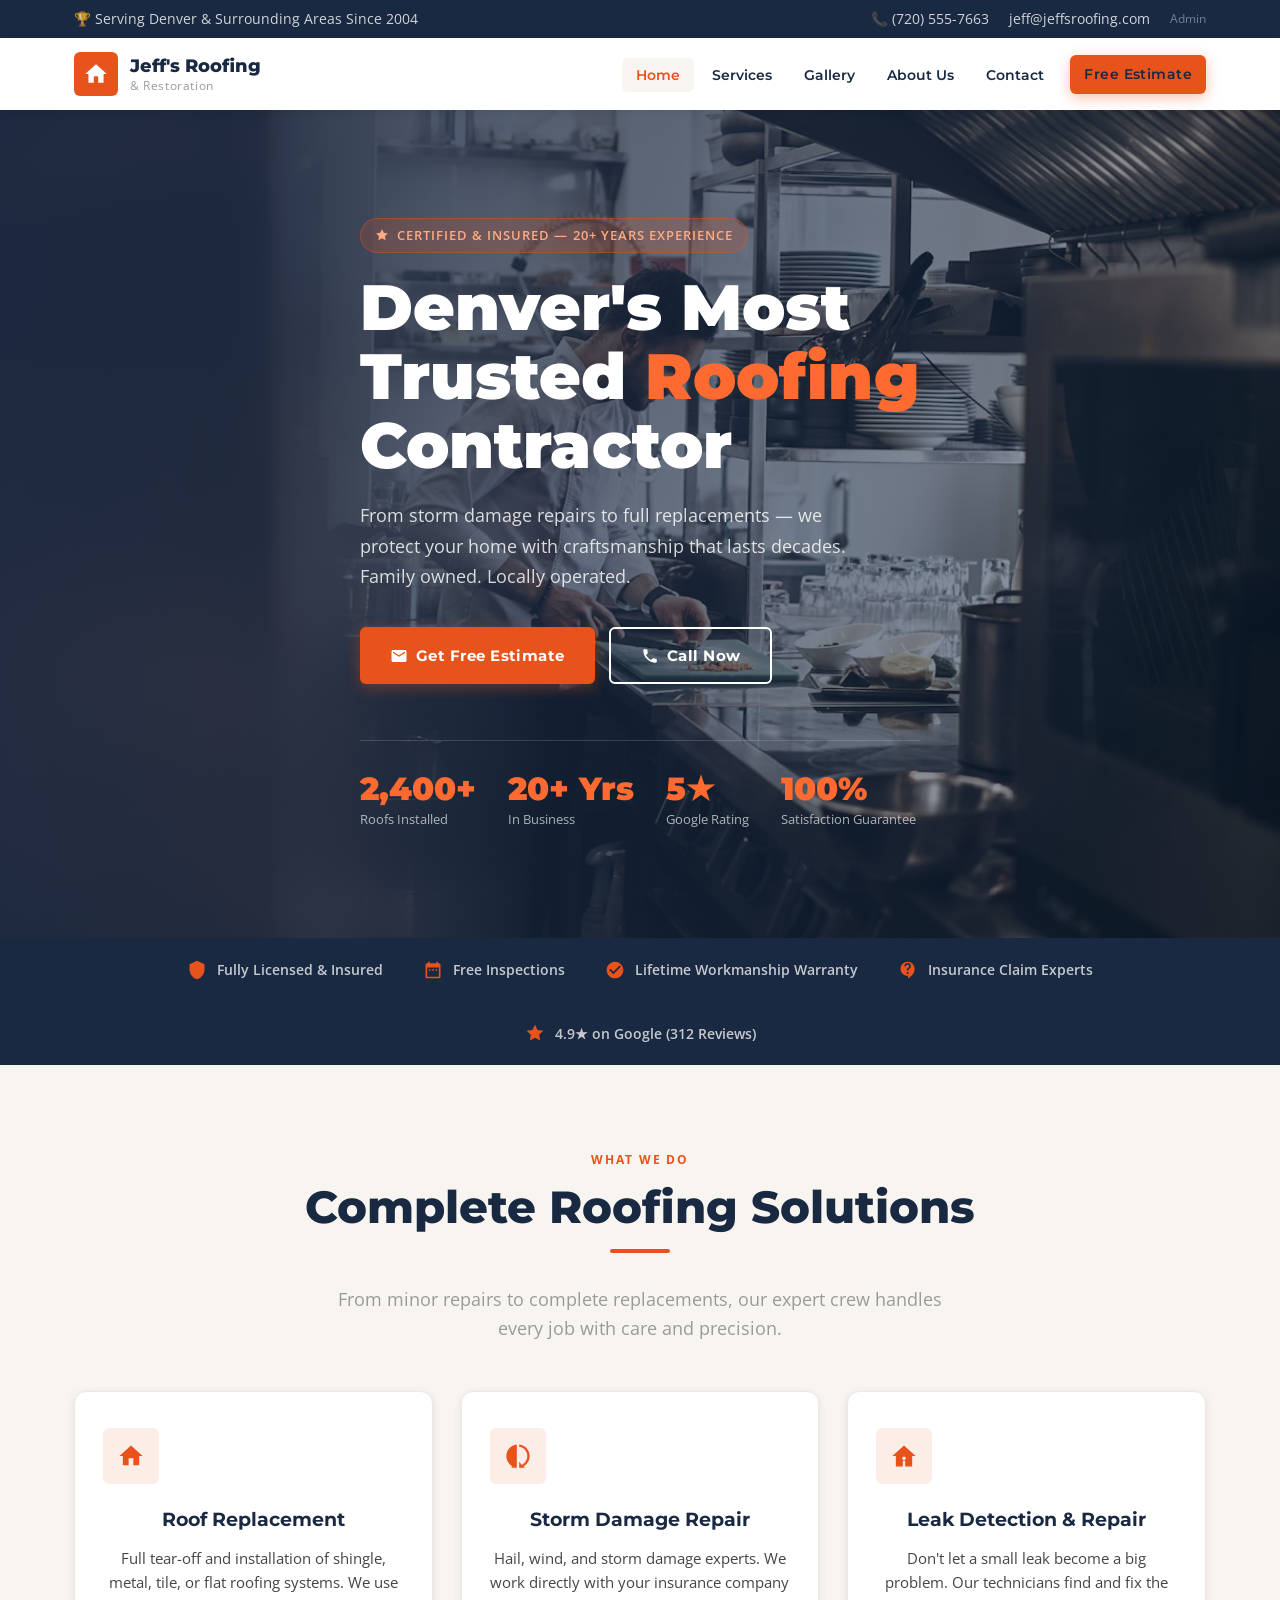
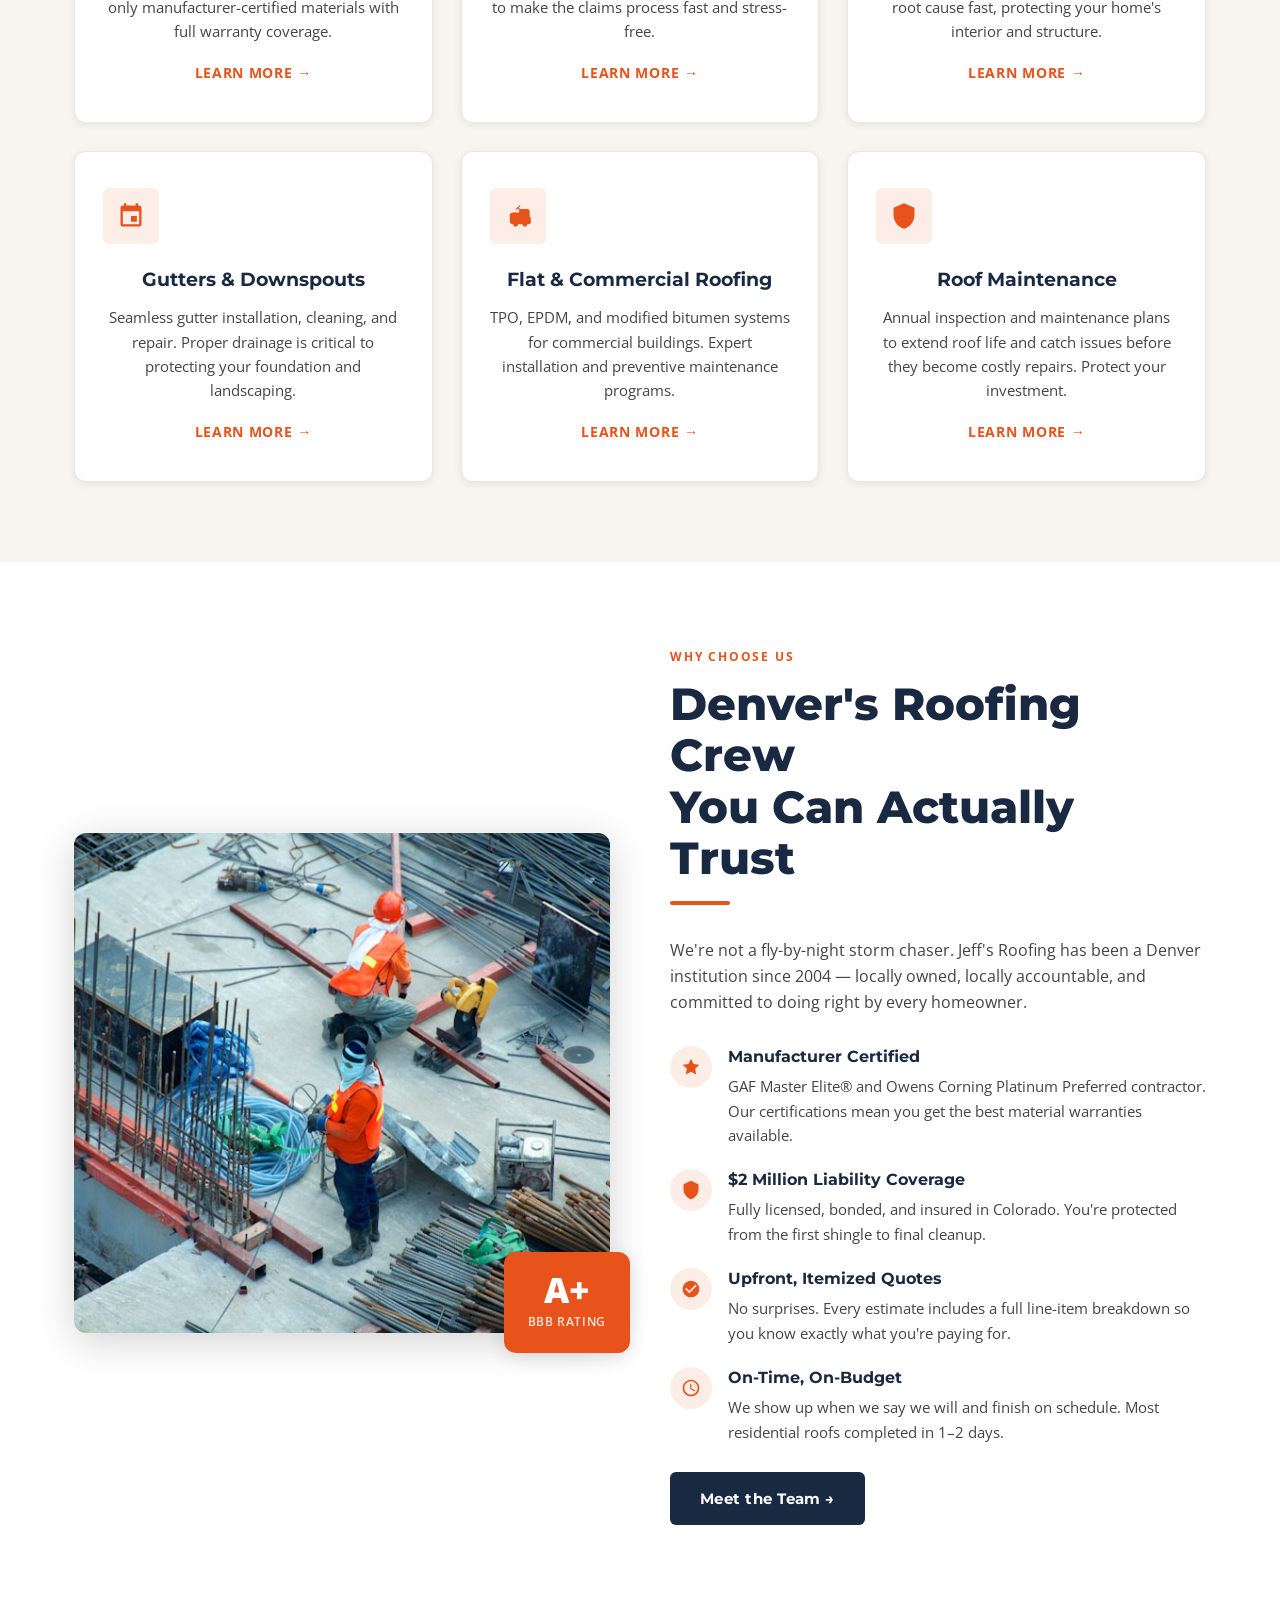
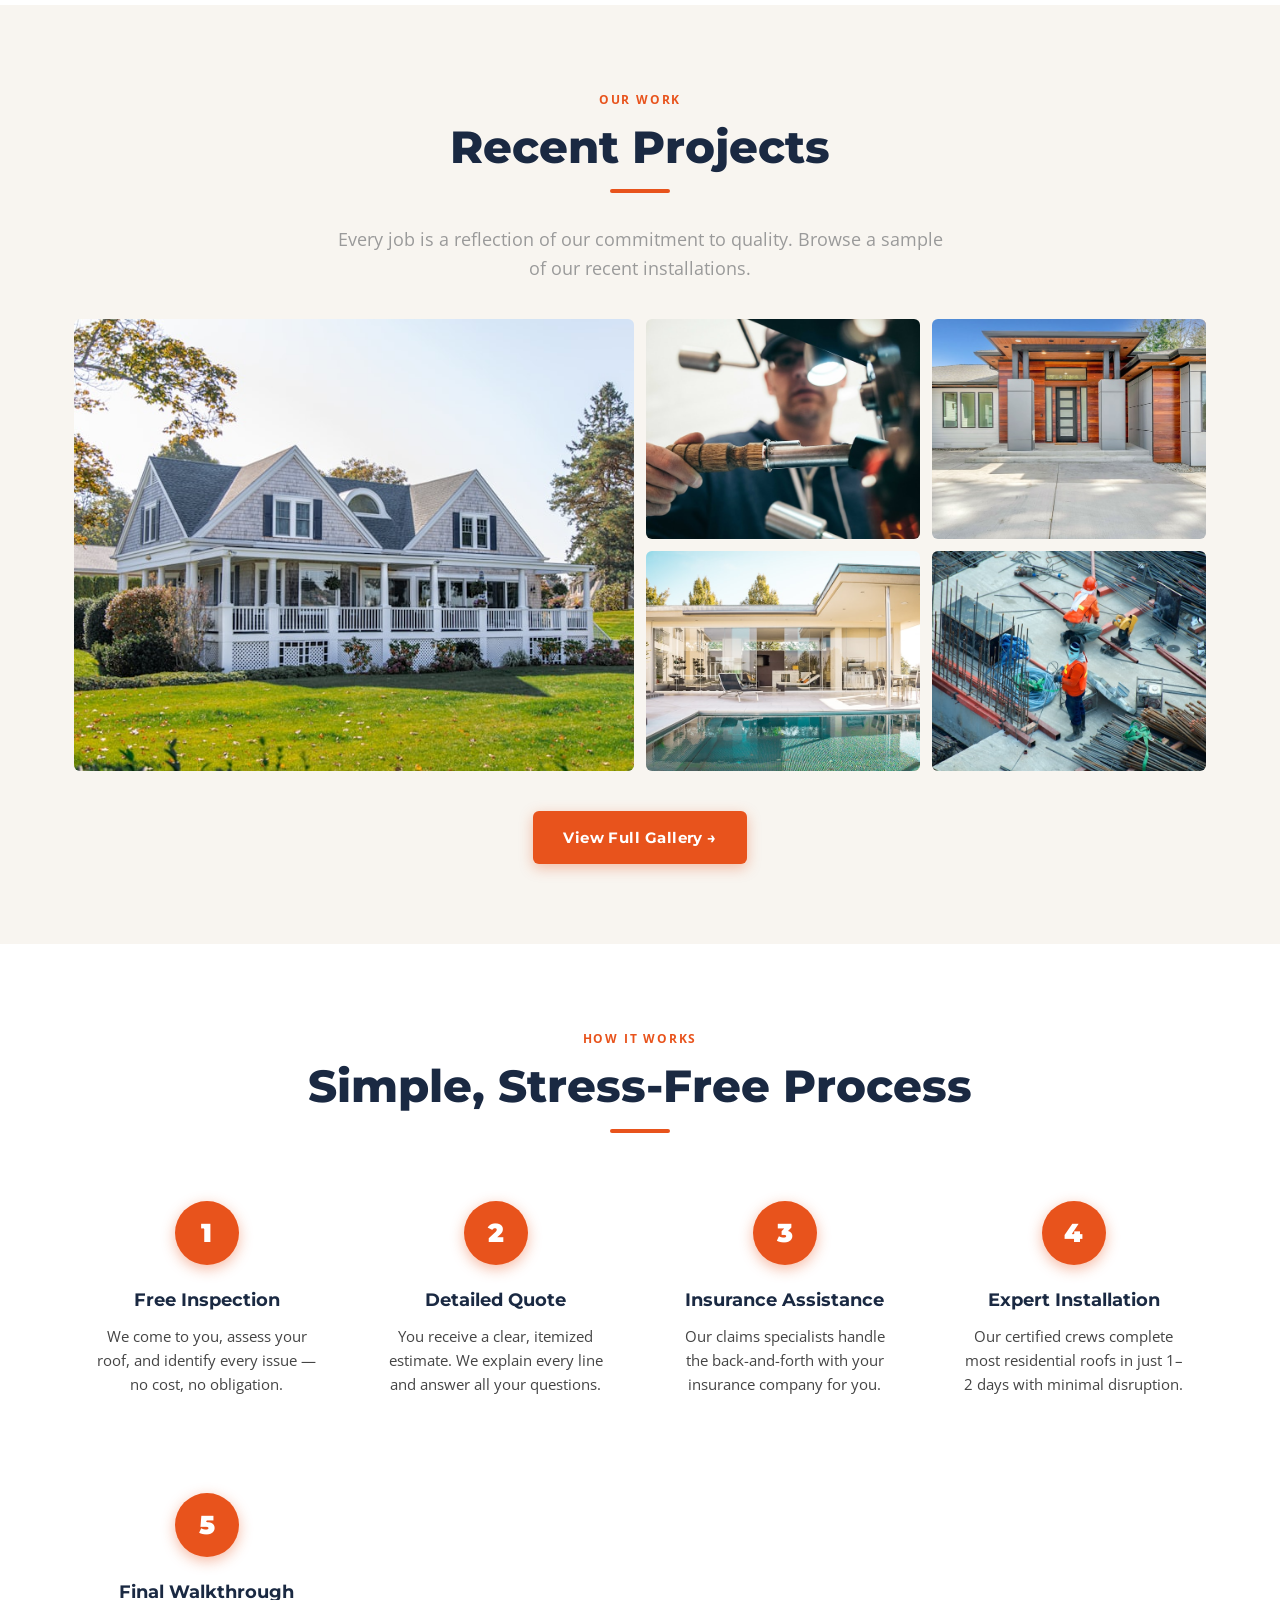
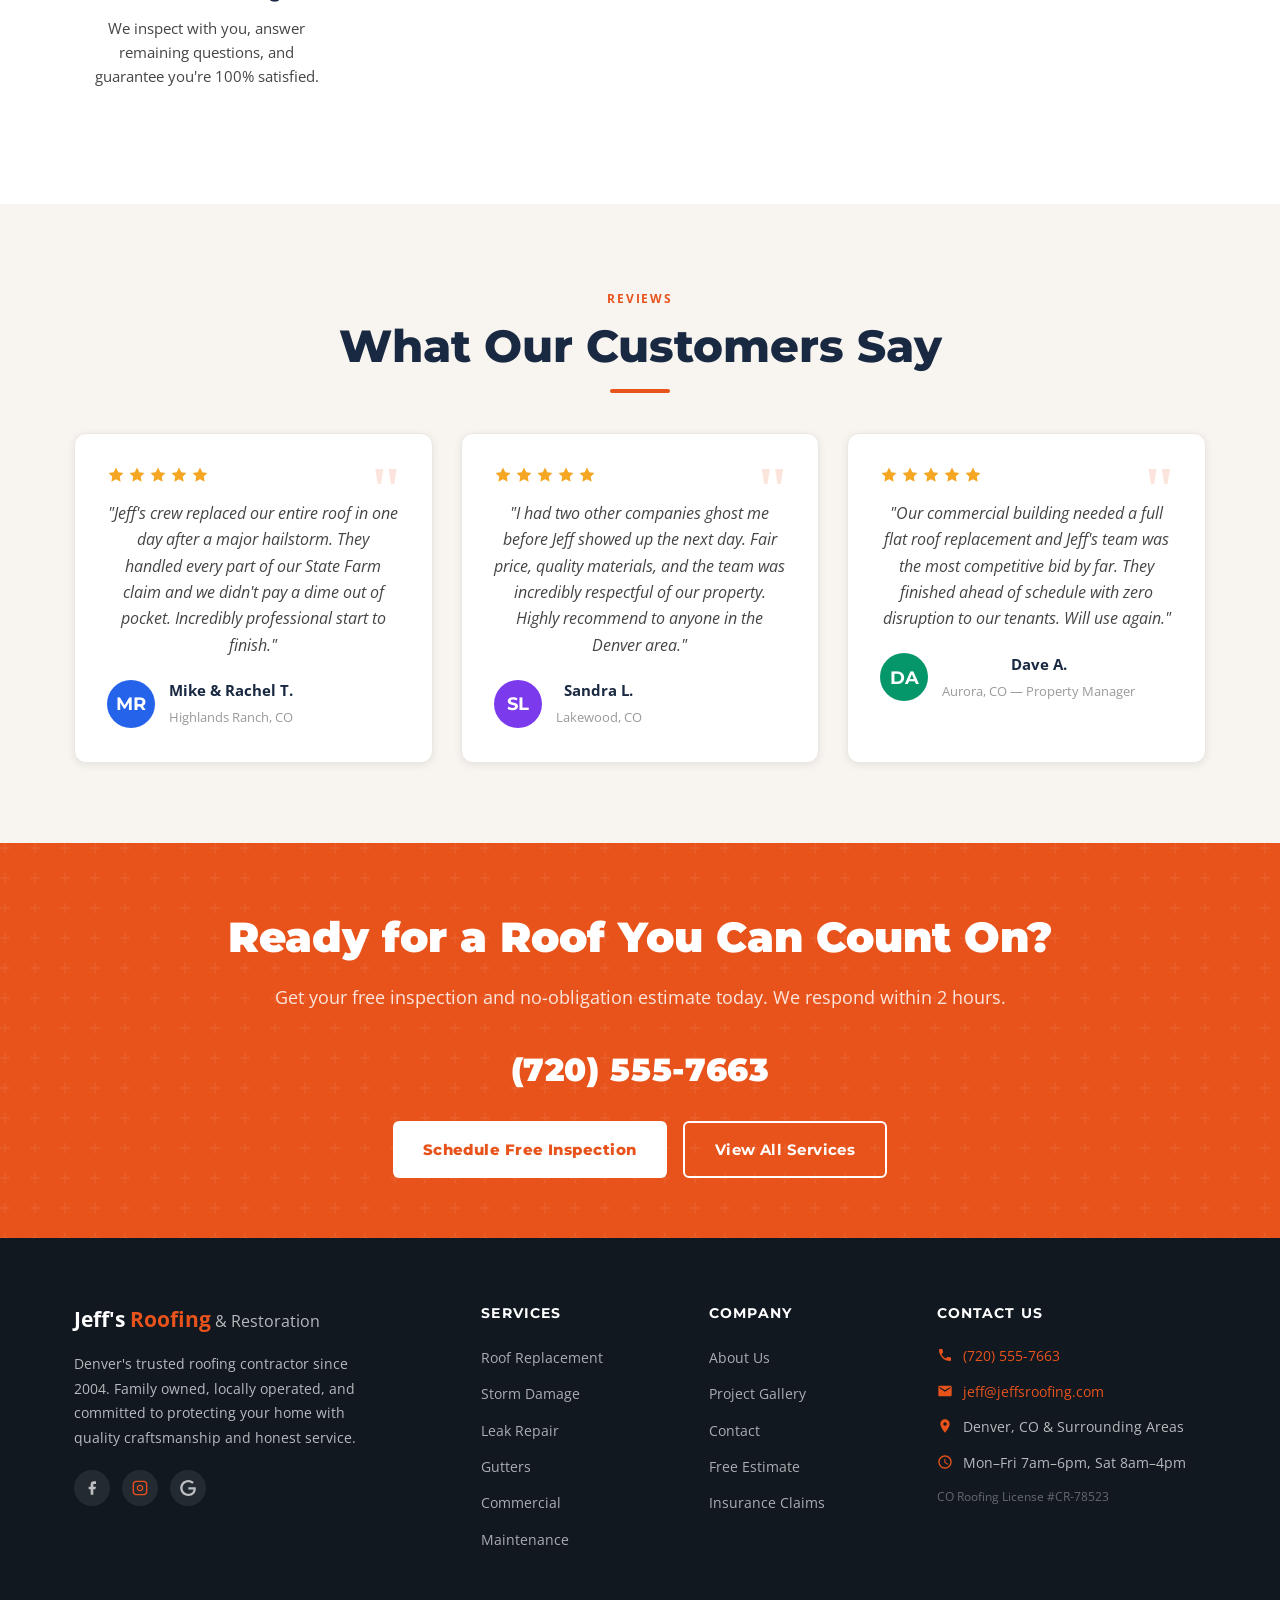
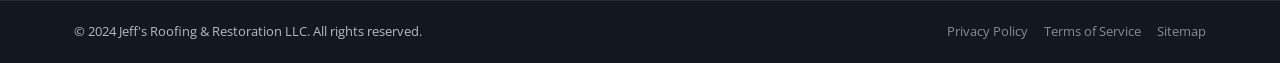
==== index.html @ 20975142 "Initial build: Jeff's Roofing & Restoration website Full roofing business website with 5 pages (home" ====
<!DOCTYPE html>
<html lang="en">
<head>
  <meta charset="UTF-8">
  <meta name="viewport" content="width=device-width, initial-scale=1.0">
  <meta name="description" content="Jeff's Roofing & Restoration — Denver's trusted roofing contractor. Free estimates, quality workmanship, fully licensed & insured. Call (720) 555-7663.">
  <title>Jeff's Roofing & Restoration | Denver, CO</title>
  <link rel="preconnect" href="https://fonts.googleapis.com">
  <link href="https://fonts.googleapis.com/css2?family=Montserrat:wght@700;800;900&family=Open+Sans:wght@400;600&display=swap" rel="stylesheet">
  <link rel="stylesheet" href="css/style.css">
</head>
<body>

<!-- TOP BAR -->
<div class="top-bar">
  <div class="container">
    <span>🏆 Serving Denver & Surrounding Areas Since 2004</span>
    <div class="top-bar-links">
      <a href="tel:7205557663">📞 (720) 555-7663</a>
      <a href="mailto:jeff@jeffsroofing.com">jeff@jeffsroofing.com</a>
      <a href="crm/index.html" style="color:rgba(255,255,255,0.4);font-size:0.75rem">Admin</a>
    </div>
  </div>
</div>

<!-- NAVBAR -->
<nav class="navbar">
  <div class="container">
    <a href="index.html" class="logo">
      <div class="logo-icon">
        <svg viewBox="0 0 24 24"><path d="M10 20v-6h4v6h5v-8h3L12 3 2 12h3v8z"/></svg>
      </div>
      <div class="logo-text">
        <strong>Jeff's Roofing</strong>
        <span>&amp; Restoration</span>
      </div>
    </a>
    <ul class="nav-links">
      <li><a href="index.html">Home</a></li>
      <li><a href="services.html">Services</a></li>
      <li><a href="gallery.html">Gallery</a></li>
      <li><a href="about.html">About Us</a></li>
      <li><a href="contact.html">Contact</a></li>
      <li class="nav-cta"><a href="contact.html" class="btn btn-primary">Free Estimate</a></li>
    </ul>
    <button class="nav-toggle" aria-label="Toggle menu" aria-expanded="false">
      <span></span><span></span><span></span>
    </button>
  </div>
</nav>

<!-- HERO -->
<section class="hero">
  <div class="hero-bg"></div>
  <div class="hero-overlay"></div>
  <div class="container">
    <div class="hero-content">
      <div class="hero-badge">
        <svg viewBox="0 0 24 24" width="14" height="14" fill="#ffaa82"><path d="M12 2l3.09 6.26L22 9.27l-5 4.87 1.18 6.88L12 17.77l-6.18 3.25L7 14.14 2 9.27l6.91-1.01L12 2z"/></svg>
        Certified &amp; Insured — 20+ Years Experience
      </div>
      <h1>Denver's Most<br>Trusted <span>Roofing</span><br>Contractor</h1>
      <p class="hero-sub">From storm damage repairs to full replacements — we protect your home with craftsmanship that lasts decades. Family owned. Locally operated.</p>
      <div class="hero-btns">
        <a href="contact.html" class="btn btn-primary">
          <svg viewBox="0 0 24 24" width="18" height="18" fill="currentColor"><path d="M20 4H4c-1.1 0-2 .9-2 2v12c0 1.1.9 2 2 2h16c1.1 0 2-.9 2-2V6c0-1.1-.9-2-2-2zm0 4l-8 5-8-5V6l8 5 8-5v2z"/></svg>
          Get Free Estimate
        </a>
        <a href="tel:7205557663" class="btn btn-outline">
          <svg viewBox="0 0 24 24" width="18" height="18" fill="currentColor"><path d="M6.62 10.79c1.44 2.83 3.76 5.14 6.59 6.59l2.2-2.2c.27-.27.67-.36 1.02-.24 1.12.37 2.33.57 3.57.57.55 0 1 .45 1 1V20c0 .55-.45 1-1 1-9.39 0-17-7.61-17-17 0-.55.45-1 1-1h3.5c.55 0 1 .45 1 1 0 1.25.2 2.45.57 3.57.11.35.03.74-.25 1.02l-2.2 2.2z"/></svg>
          Call Now
        </a>
      </div>
      <div class="hero-stats">
        <div class="hero-stat">
          <strong data-count="2400" data-suffix="+">2400+</strong>
          <span>Roofs Installed</span>
        </div>
        <div class="hero-stat">
          <strong data-count="20" data-suffix="+ Yrs">20+ Yrs</strong>
          <span>In Business</span>
        </div>
        <div class="hero-stat">
          <strong data-count="5" data-suffix="★">5★</strong>
          <span>Google Rating</span>
        </div>
        <div class="hero-stat">
          <strong data-count="100" data-suffix="%">100%</strong>
          <span>Satisfaction Guarantee</span>
        </div>
      </div>
    </div>
  </div>
</section>

<!-- TRUST BAR -->
<div class="trust-bar">
  <div class="container">
    <div class="trust-item">
      <svg viewBox="0 0 24 24"><path d="M12 1L3 5v6c0 5.55 3.84 10.74 9 12 5.16-1.26 9-6.45 9-12V5l-9-4z"/></svg>
      Fully Licensed &amp; Insured
    </div>
    <div class="trust-item">
      <svg viewBox="0 0 24 24"><path d="M9 11H7v2h2v-2zm4 0h-2v2h2v-2zm4 0h-2v2h2v-2zm2-7h-1V2h-2v2H8V2H6v2H5c-1.11 0-1.99.9-1.99 2L3 20c0 1.1.89 2 2 2h14c1.1 0 2-.9 2-2V6c0-1.1-.9-2-2-2zm0 16H5V9h14v11z"/></svg>
      Free Inspections
    </div>
    <div class="trust-item">
      <svg viewBox="0 0 24 24"><path d="M12 2C6.48 2 2 6.48 2 12s4.48 10 10 10 10-4.48 10-10S17.52 2 12 2zm-2 15l-5-5 1.41-1.41L10 14.17l7.59-7.59L19 8l-9 9z"/></svg>
      Lifetime Workmanship Warranty
    </div>
    <div class="trust-item">
      <svg viewBox="0 0 24 24"><path d="M11.5 2C6.81 2 3 5.81 3 10.5S6.81 19 11.5 19h.5v3c4.86-2.34 8-7 8-11.5C20 5.81 16.19 2 11.5 2zm1 14.5h-2v-2h2v2zm0-4h-2c0-3.25 3-3 3-5 0-1.1-.9-2-2-2s-2 .9-2 2h-2c0-2.21 1.79-4 4-4s4 1.79 4 4c0 2.5-3 2.75-3 5z"/></svg>
      Insurance Claim Experts
    </div>
    <div class="trust-item">
      <svg viewBox="0 0 24 24"><path d="M12 2l3.09 6.26L22 9.27l-5 4.87 1.18 6.88L12 17.77l-6.18 3.25L7 14.14 2 9.27l6.91-1.01L12 2z"/></svg>
      4.9★ on Google (312 Reviews)
    </div>
  </div>
</div>

<!-- SERVICES -->
<section class="section-pad bg-cream">
  <div class="container text-center">
    <div class="section-label">What We Do</div>
    <h2 class="section-title">Complete Roofing Solutions</h2>
    <div class="divider"></div>
    <p class="section-sub">From minor repairs to complete replacements, our expert crew handles every job with care and precision.</p>
    <div class="services-grid">
      <div class="service-card">
        <div class="service-icon">
          <svg viewBox="0 0 24 24"><path d="M10 20v-6h4v6h5v-8h3L12 3 2 12h3v8z"/></svg>
        </div>
        <h3>Roof Replacement</h3>
        <p>Full tear-off and installation of shingle, metal, tile, or flat roofing systems. We use only manufacturer-certified materials with full warranty coverage.</p>
        <a href="services.html" class="learn-more">Learn More →</a>
      </div>
      <div class="service-card">
        <div class="service-icon">
          <svg viewBox="0 0 24 24"><path d="M13 2.05v2.02c3.95.49 7 3.85 7 7.93 0 3.21-1.81 6-4.72 7.72L13 17v5h5l-1.22-1.22C19.91 19.07 22 15.76 22 12c0-5.18-3.95-9.45-9-9.95zM11 2.05C5.95 2.55 2 6.82 2 12c0 3.76 2.09 7.07 5.22 8.78L6 22h5V2.05z"/></svg>
        </div>
        <h3>Storm Damage Repair</h3>
        <p>Hail, wind, and storm damage experts. We work directly with your insurance company to make the claims process fast and stress-free.</p>
        <a href="services.html" class="learn-more">Learn More →</a>
      </div>
      <div class="service-card">
        <div class="service-icon">
          <svg viewBox="0 0 24 24"><path d="M12 3L2 12h3v9h6v-5h2v5h6v-9h3L12 3zm0 12.5c-.83 0-1.5-.67-1.5-1.5S11.17 12.5 12 12.5s1.5.67 1.5 1.5-.67 1.5-1.5 1.5z"/></svg>
        </div>
        <h3>Leak Detection &amp; Repair</h3>
        <p>Don't let a small leak become a big problem. Our technicians find and fix the root cause fast, protecting your home's interior and structure.</p>
        <a href="services.html" class="learn-more">Learn More →</a>
      </div>
      <div class="service-card">
        <div class="service-icon">
          <svg viewBox="0 0 24 24"><path d="M17 12h-5v5h5v-5zM16 1v2H8V1H6v2H5c-1.11 0-1.99.9-1.99 2L3 19c0 1.1.89 2 2 2h14c1.1 0 2-.9 2-2V5c0-1.1-.9-2-2-2h-1V1h-2zm3 18H5V8h14v11z"/></svg>
        </div>
        <h3>Gutters &amp; Downspouts</h3>
        <p>Seamless gutter installation, cleaning, and repair. Proper drainage is critical to protecting your foundation and landscaping.</p>
        <a href="services.html" class="learn-more">Learn More →</a>
      </div>
      <div class="service-card">
        <div class="service-icon">
          <svg viewBox="0 0 24 24"><path d="M19.5 12c.93 0 1.78.28 2.5.76V8c0-1.1-.9-2-2-2h-6.29l-1.06-1.06 1.41-1.41-.71-.71-3.53 3.53.71.71 1.41-1.41L13 6.71V9H7.5C6.12 9 5 10.12 5 11.5v5C5 17.88 6.12 19 7.5 19H8c0 1.1.9 2 2 2s2-.9 2-2h4c0 1.1.9 2 2 2s2-.9 2-2h.5c.93 0 1.78-.28 2.5-.76V14c0-1.1-.9-2-2-2h-1.5z"/></svg>
        </div>
        <h3>Flat &amp; Commercial Roofing</h3>
        <p>TPO, EPDM, and modified bitumen systems for commercial buildings. Expert installation and preventive maintenance programs.</p>
        <a href="services.html" class="learn-more">Learn More →</a>
      </div>
      <div class="service-card">
        <div class="service-icon">
          <svg viewBox="0 0 24 24"><path d="M12 1L3 5v6c0 5.55 3.84 10.74 9 12 5.16-1.26 9-6.45 9-12V5l-9-4z"/></svg>
        </div>
        <h3>Roof Maintenance</h3>
        <p>Annual inspection and maintenance plans to extend roof life and catch issues before they become costly repairs. Protect your investment.</p>
        <a href="services.html" class="learn-more">Learn More →</a>
      </div>
    </div>
  </div>
</section>

<!-- WHY US -->
<section class="section-pad">
  <div class="container">
    <div class="why-grid">
      <div class="why-image">
        <img src="images/workers.jpg" alt="Jeff's Roofing crew at work" loading="lazy">
        <div class="why-badge">
          <strong>A+</strong>
          <span>BBB Rating</span>
        </div>
      </div>
      <div class="why-content">
        <div class="section-label">Why Choose Us</div>
        <h2 class="section-title">Denver's Roofing Crew<br>You Can Actually Trust</h2>
        <div class="divider left"></div>
        <p style="color:var(--dark-gray);margin-bottom:8px;">We're not a fly-by-night storm chaser. Jeff's Roofing has been a Denver institution since 2004 — locally owned, locally accountable, and committed to doing right by every homeowner.</p>
        <div class="why-points">
          <div class="why-point">
            <div class="why-point-icon">
              <svg viewBox="0 0 24 24"><path d="M12 2l3.09 6.26L22 9.27l-5 4.87 1.18 6.88L12 17.77l-6.18 3.25L7 14.14 2 9.27l6.91-1.01L12 2z"/></svg>
            </div>
            <div>
              <h4>Manufacturer Certified</h4>
              <p>GAF Master Elite® and Owens Corning Platinum Preferred contractor. Our certifications mean you get the best material warranties available.</p>
            </div>
          </div>
          <div class="why-point">
            <div class="why-point-icon">
              <svg viewBox="0 0 24 24"><path d="M12 1L3 5v6c0 5.55 3.84 10.74 9 12 5.16-1.26 9-6.45 9-12V5l-9-4z"/></svg>
            </div>
            <div>
              <h4>$2 Million Liability Coverage</h4>
              <p>Fully licensed, bonded, and insured in Colorado. You're protected from the first shingle to final cleanup.</p>
            </div>
          </div>
          <div class="why-point">
            <div class="why-point-icon">
              <svg viewBox="0 0 24 24"><path d="M12 2C6.48 2 2 6.48 2 12s4.48 10 10 10 10-4.48 10-10S17.52 2 12 2zm-2 15l-5-5 1.41-1.41L10 14.17l7.59-7.59L19 8l-9 9z"/></svg>
            </div>
            <div>
              <h4>Upfront, Itemized Quotes</h4>
              <p>No surprises. Every estimate includes a full line-item breakdown so you know exactly what you're paying for.</p>
            </div>
          </div>
          <div class="why-point">
            <div class="why-point-icon">
              <svg viewBox="0 0 24 24"><path d="M11.99 2C6.47 2 2 6.48 2 12s4.47 10 9.99 10C17.52 22 22 17.52 22 12S17.52 2 11.99 2zM12 20c-4.42 0-8-3.58-8-8s3.58-8 8-8 8 3.58 8 8-3.58 8-8 8zm.5-13H11v6l5.25 3.15.75-1.23-4.5-2.67V7z"/></svg>
            </div>
            <div>
              <h4>On-Time, On-Budget</h4>
              <p>We show up when we say we will and finish on schedule. Most residential roofs completed in 1–2 days.</p>
            </div>
          </div>
        </div>
        <a href="about.html" class="btn btn-navy" style="margin-top:28px">Meet the Team →</a>
      </div>
    </div>
  </div>
</section>

<!-- GALLERY PREVIEW -->
<section class="section-pad bg-cream">
  <div class="container text-center">
    <div class="section-label">Our Work</div>
    <h2 class="section-title">Recent Projects</h2>
    <div class="divider"></div>
    <p class="section-sub" style="margin-bottom:36px">Every job is a reflection of our commitment to quality. Browse a sample of our recent installations.</p>
    <div class="gallery-grid" style="margin-bottom:40px">
      <div class="gallery-item" data-lightbox>
        <img src="images/house1.jpg" alt="New roof installation" loading="lazy">
        <div class="gallery-overlay"><svg viewBox="0 0 24 24"><path d="M15.5 14h-.79l-.28-.27C15.41 12.59 16 11.11 16 9.5 16 5.91 13.09 3 9.5 3S3 5.91 3 9.5 5.91 16 9.5 16c1.61 0 3.09-.59 4.23-1.57l.27.28v.79l5 4.99L20.49 19l-4.99-5zm-6 0C7.01 14 5 11.99 5 9.5S7.01 5 9.5 5 14 7.01 14 9.5 11.99 14 9.5 14z"/></svg></div>
      </div>
      <div class="gallery-item" data-lightbox>
        <img src="images/roof-shingles.jpg" alt="Premium shingles" loading="lazy">
        <div class="gallery-overlay"><svg viewBox="0 0 24 24"><path d="M15.5 14h-.79l-.28-.27C15.41 12.59 16 11.11 16 9.5 16 5.91 13.09 3 9.5 3S3 5.91 3 9.5 5.91 16 9.5 16c1.61 0 3.09-.59 4.23-1.57l.27.28v.79l5 4.99L20.49 19l-4.99-5zm-6 0C7.01 14 5 11.99 5 9.5S7.01 5 9.5 5 14 7.01 14 9.5 11.99 14 9.5 14z"/></svg></div>
      </div>
      <div class="gallery-item" data-lightbox>
        <img src="images/repair.jpg" alt="Roof repair" loading="lazy">
        <div class="gallery-overlay"><svg viewBox="0 0 24 24"><path d="M15.5 14h-.79l-.28-.27C15.41 12.59 16 11.11 16 9.5 16 5.91 13.09 3 9.5 3S3 5.91 3 9.5 5.91 16 9.5 16c1.61 0 3.09-.59 4.23-1.57l.27.28v.79l5 4.99L20.49 19l-4.99-5zm-6 0C7.01 14 5 11.99 5 9.5S7.01 5 9.5 5 14 7.01 14 9.5 11.99 14 9.5 14z"/></svg></div>
      </div>
      <div class="gallery-item" data-lightbox>
        <img src="images/house2.jpg" alt="Completed project" loading="lazy">
        <div class="gallery-overlay"><svg viewBox="0 0 24 24"><path d="M15.5 14h-.79l-.28-.27C15.41 12.59 16 11.11 16 9.5 16 5.91 13.09 3 9.5 3S3 5.91 3 9.5 5.91 16 9.5 16c1.61 0 3.09-.59 4.23-1.57l.27.28v.79l5 4.99L20.49 19l-4.99-5zm-6 0C7.01 14 5 11.99 5 9.5S7.01 5 9.5 5 14 7.01 14 9.5 11.99 14 9.5 14z"/></svg></div>
      </div>
      <div class="gallery-item" data-lightbox>
        <img src="images/workers.jpg" alt="Our crew" loading="lazy">
        <div class="gallery-overlay"><svg viewBox="0 0 24 24"><path d="M15.5 14h-.79l-.28-.27C15.41 12.59 16 11.11 16 9.5 16 5.91 13.09 3 9.5 3S3 5.91 3 9.5 5.91 16 9.5 16c1.61 0 3.09-.59 4.23-1.57l.27.28v.79l5 4.99L20.49 19l-4.99-5zm-6 0C7.01 14 5 11.99 5 9.5S7.01 5 9.5 5 14 7.01 14 9.5 11.99 14 9.5 14z"/></svg></div>
      </div>
    </div>
    <a href="gallery.html" class="btn btn-primary">View Full Gallery →</a>
  </div>
</section>

<!-- PROCESS -->
<section class="section-pad">
  <div class="container text-center">
    <div class="section-label">How It Works</div>
    <h2 class="section-title">Simple, Stress-Free Process</h2>
    <div class="divider"></div>
    <div class="process-steps">
      <div class="process-step">
        <div class="step-number">1</div>
        <h3>Free Inspection</h3>
        <p>We come to you, assess your roof, and identify every issue — no cost, no obligation.</p>
      </div>
      <div class="process-step">
        <div class="step-number">2</div>
        <h3>Detailed Quote</h3>
        <p>You receive a clear, itemized estimate. We explain every line and answer all your questions.</p>
      </div>
      <div class="process-step">
        <div class="step-number">3</div>
        <h3>Insurance Assistance</h3>
        <p>Our claims specialists handle the back-and-forth with your insurance company for you.</p>
      </div>
      <div class="process-step">
        <div class="step-number">4</div>
        <h3>Expert Installation</h3>
        <p>Our certified crews complete most residential roofs in just 1–2 days with minimal disruption.</p>
      </div>
      <div class="process-step">
        <div class="step-number">5</div>
        <h3>Final Walkthrough</h3>
        <p>We inspect with you, answer remaining questions, and guarantee you're 100% satisfied.</p>
      </div>
    </div>
  </div>
</section>

<!-- TESTIMONIALS -->
<section class="section-pad bg-cream">
  <div class="container text-center">
    <div class="section-label">Reviews</div>
    <h2 class="section-title">What Our Customers Say</h2>
    <div class="divider"></div>
    <div class="testimonials-grid" style="margin-top:40px">
      <div class="testimonial-card">
        <div class="stars">
          <svg viewBox="0 0 24 24"><path d="M12 2l3.09 6.26L22 9.27l-5 4.87 1.18 6.88L12 17.77l-6.18 3.25L7 14.14 2 9.27l6.91-1.01L12 2z"/></svg>
          <svg viewBox="0 0 24 24"><path d="M12 2l3.09 6.26L22 9.27l-5 4.87 1.18 6.88L12 17.77l-6.18 3.25L7 14.14 2 9.27l6.91-1.01L12 2z"/></svg>
          <svg viewBox="0 0 24 24"><path d="M12 2l3.09 6.26L22 9.27l-5 4.87 1.18 6.88L12 17.77l-6.18 3.25L7 14.14 2 9.27l6.91-1.01L12 2z"/></svg>
          <svg viewBox="0 0 24 24"><path d="M12 2l3.09 6.26L22 9.27l-5 4.87 1.18 6.88L12 17.77l-6.18 3.25L7 14.14 2 9.27l6.91-1.01L12 2z"/></svg>
          <svg viewBox="0 0 24 24"><path d="M12 2l3.09 6.26L22 9.27l-5 4.87 1.18 6.88L12 17.77l-6.18 3.25L7 14.14 2 9.27l6.91-1.01L12 2z"/></svg>
        </div>
        <div class="quote-mark">"</div>
        <blockquote>"Jeff's crew replaced our entire roof in one day after a major hailstorm. They handled every part of our State Farm claim and we didn't pay a dime out of pocket. Incredibly professional start to finish."</blockquote>
        <div class="testimonial-author">
          <div class="author-avatar" style="background:#2563eb">MR</div>
          <div class="author-info">
            <strong>Mike &amp; Rachel T.</strong>
            <span>Highlands Ranch, CO</span>
          </div>
        </div>
      </div>
      <div class="testimonial-card">
        <div class="stars">
          <svg viewBox="0 0 24 24"><path d="M12 2l3.09 6.26L22 9.27l-5 4.87 1.18 6.88L12 17.77l-6.18 3.25L7 14.14 2 9.27l6.91-1.01L12 2z"/></svg>
          <svg viewBox="0 0 24 24"><path d="M12 2l3.09 6.26L22 9.27l-5 4.87 1.18 6.88L12 17.77l-6.18 3.25L7 14.14 2 9.27l6.91-1.01L12 2z"/></svg>
          <svg viewBox="0 0 24 24"><path d="M12 2l3.09 6.26L22 9.27l-5 4.87 1.18 6.88L12 17.77l-6.18 3.25L7 14.14 2 9.27l6.91-1.01L12 2z"/></svg>
          <svg viewBox="0 0 24 24"><path d="M12 2l3.09 6.26L22 9.27l-5 4.87 1.18 6.88L12 17.77l-6.18 3.25L7 14.14 2 9.27l6.91-1.01L12 2z"/></svg>
          <svg viewBox="0 0 24 24"><path d="M12 2l3.09 6.26L22 9.27l-5 4.87 1.18 6.88L12 17.77l-6.18 3.25L7 14.14 2 9.27l6.91-1.01L12 2z"/></svg>
        </div>
        <div class="quote-mark">"</div>
        <blockquote>"I had two other companies ghost me before Jeff showed up the next day. Fair price, quality materials, and the team was incredibly respectful of our property. Highly recommend to anyone in the Denver area."</blockquote>
        <div class="testimonial-author">
          <div class="author-avatar" style="background:#7c3aed">SL</div>
          <div class="author-info">
            <strong>Sandra L.</strong>
            <span>Lakewood, CO</span>
          </div>
        </div>
      </div>
      <div class="testimonial-card">
        <div class="stars">
          <svg viewBox="0 0 24 24"><path d="M12 2l3.09 6.26L22 9.27l-5 4.87 1.18 6.88L12 17.77l-6.18 3.25L7 14.14 2 9.27l6.91-1.01L12 2z"/></svg>
          <svg viewBox="0 0 24 24"><path d="M12 2l3.09 6.26L22 9.27l-5 4.87 1.18 6.88L12 17.77l-6.18 3.25L7 14.14 2 9.27l6.91-1.01L12 2z"/></svg>
          <svg viewBox="0 0 24 24"><path d="M12 2l3.09 6.26L22 9.27l-5 4.87 1.18 6.88L12 17.77l-6.18 3.25L7 14.14 2 9.27l6.91-1.01L12 2z"/></svg>
          <svg viewBox="0 0 24 24"><path d="M12 2l3.09 6.26L22 9.27l-5 4.87 1.18 6.88L12 17.77l-6.18 3.25L7 14.14 2 9.27l6.91-1.01L12 2z"/></svg>
          <svg viewBox="0 0 24 24"><path d="M12 2l3.09 6.26L22 9.27l-5 4.87 1.18 6.88L12 17.77l-6.18 3.25L7 14.14 2 9.27l6.91-1.01L12 2z"/></svg>
        </div>
        <div class="quote-mark">"</div>
        <blockquote>"Our commercial building needed a full flat roof replacement and Jeff's team was the most competitive bid by far. They finished ahead of schedule with zero disruption to our tenants. Will use again."</blockquote>
        <div class="testimonial-author">
          <div class="author-avatar" style="background:#059669">DA</div>
          <div class="author-info">
            <strong>Dave A.</strong>
            <span>Aurora, CO — Property Manager</span>
          </div>
        </div>
      </div>
    </div>
  </div>
</section>

<!-- CTA BANNER -->
<section class="cta-banner">
  <div class="container">
    <h2>Ready for a Roof You Can Count On?</h2>
    <p>Get your free inspection and no-obligation estimate today. We respond within 2 hours.</p>
    <a class="phone-big" href="tel:7205557663">(720) 555-7663</a>
    <div style="display:flex;gap:16px;justify-content:center;flex-wrap:wrap">
      <a href="contact.html" class="btn" style="background:var(--white);color:var(--orange);font-weight:800">Schedule Free Inspection</a>
      <a href="services.html" class="btn btn-outline">View All Services</a>
    </div>
  </div>
</section>

<!-- FOOTER -->
<footer>
  <div class="container">
    <div class="footer-grid">
      <div class="footer-brand">
        <div class="footer-logo">
          <strong>Jeff's <span>Roofing</span></strong> &amp; Restoration
        </div>
        <p>Denver's trusted roofing contractor since 2004. Family owned, locally operated, and committed to protecting your home with quality craftsmanship and honest service.</p>
        <div class="social-links" style="margin-top:20px">
          <a href="#" class="social-link" aria-label="Facebook">
            <svg viewBox="0 0 24 24"><path d="M18 2h-3a5 5 0 0 0-5 5v3H7v4h3v8h4v-8h3l1-4h-4V7a1 1 0 0 1 1-1h3z"/></svg>
          </a>
          <a href="#" class="social-link" aria-label="Instagram">
            <svg viewBox="0 0 24 24"><rect x="2" y="2" width="20" height="20" rx="5" ry="5" fill="none" stroke="currentColor" stroke-width="2"/><path fill="none" stroke="currentColor" stroke-width="2" d="M16 11.37A4 4 0 1 1 12.63 8 4 4 0 0 1 16 11.37z"/><line fill="none" stroke="currentColor" stroke-width="2" x1="17.5" y1="6.5" x2="17.51" y2="6.5"/></svg>
          </a>
          <a href="#" class="social-link" aria-label="Google">
            <svg viewBox="0 0 24 24"><path d="M12.48 10.92v3.28h7.84c-.24 1.84-.853 3.187-1.787 4.133-1.147 1.147-2.933 2.4-6.053 2.4-4.827 0-8.6-3.893-8.6-8.72s3.773-8.72 8.6-8.72c2.6 0 4.507 1.027 5.907 2.347l2.307-2.307C18.747 1.44 16.133 0 12.48 0 5.867 0 .307 5.387.307 12s5.56 12 12.173 12c3.573 0 6.267-1.173 8.373-3.36 2.16-2.16 2.84-5.213 2.84-7.667 0-.76-.053-1.467-.173-2.053H12.48z"/></svg>
          </a>
        </div>
      </div>
      <div class="footer-col">
        <h4>Services</h4>
        <ul class="footer-links">
          <li><a href="services.html#replacement">Roof Replacement</a></li>
          <li><a href="services.html#storm">Storm Damage</a></li>
          <li><a href="services.html#repair">Leak Repair</a></li>
          <li><a href="services.html#gutters">Gutters</a></li>
          <li><a href="services.html#commercial">Commercial</a></li>
          <li><a href="services.html#maintenance">Maintenance</a></li>
        </ul>
      </div>
      <div class="footer-col">
        <h4>Company</h4>
        <ul class="footer-links">
          <li><a href="about.html">About Us</a></li>
          <li><a href="gallery.html">Project Gallery</a></li>
          <li><a href="contact.html">Contact</a></li>
          <li><a href="contact.html">Free Estimate</a></li>
          <li><a href="contact.html#insurance">Insurance Claims</a></li>
        </ul>
      </div>
      <div class="footer-col">
        <h4>Contact Us</h4>
        <div class="footer-contact-item">
          <svg viewBox="0 0 24 24"><path d="M6.62 10.79c1.44 2.83 3.76 5.14 6.59 6.59l2.2-2.2c.27-.27.67-.36 1.02-.24 1.12.37 2.33.57 3.57.57.55 0 1 .45 1 1V20c0 .55-.45 1-1 1-9.39 0-17-7.61-17-17 0-.55.45-1 1-1h3.5c.55 0 1 .45 1 1 0 1.25.2 2.45.57 3.57.11.35.03.74-.25 1.02l-2.2 2.2z"/></svg>
          <a href="tel:7205557663">(720) 555-7663</a>
        </div>
        <div class="footer-contact-item">
          <svg viewBox="0 0 24 24"><path d="M20 4H4c-1.1 0-2 .9-2 2v12c0 1.1.9 2 2 2h16c1.1 0 2-.9 2-2V6c0-1.1-.9-2-2-2zm0 4l-8 5-8-5V6l8 5 8-5v2z"/></svg>
          <a href="mailto:jeff@jeffsroofing.com">jeff@jeffsroofing.com</a>
        </div>
        <div class="footer-contact-item">
          <svg viewBox="0 0 24 24"><path d="M12 2C8.13 2 5 5.13 5 9c0 5.25 7 13 7 13s7-7.75 7-13c0-3.87-3.13-7-7-7zm0 9.5c-1.38 0-2.5-1.12-2.5-2.5s1.12-2.5 2.5-2.5 2.5 1.12 2.5 2.5-1.12 2.5-2.5 2.5z"/></svg>
          <span>Denver, CO &amp; Surrounding Areas</span>
        </div>
        <div class="footer-contact-item">
          <svg viewBox="0 0 24 24"><path d="M11.99 2C6.47 2 2 6.48 2 12s4.47 10 9.99 10C17.52 22 22 17.52 22 12S17.52 2 11.99 2zM12 20c-4.42 0-8-3.58-8-8s3.58-8 8-8 8 3.58 8 8-3.58 8-8 8zm.5-13H11v6l5.25 3.15.75-1.23-4.5-2.67V7z"/></svg>
          <span>Mon–Fri 7am–6pm, Sat 8am–4pm</span>
        </div>
        <p style="font-size:0.78rem;margin-top:12px;opacity:0.5">CO Roofing License #CR-78523</p>
      </div>
    </div>
  </div>
  <div class="footer-bottom">
    <div class="container" style="display:flex;justify-content:space-between;align-items:center;flex-wrap:wrap;gap:12px;width:100%">
      <span>© 2024 Jeff's Roofing &amp; Restoration LLC. All rights reserved.</span>
      <div style="display:flex;gap:16px">
        <a href="#">Privacy Policy</a>
        <a href="#">Terms of Service</a>
        <a href="#">Sitemap</a>
      </div>
    </div>
  </div>
</footer>

<!-- LIGHTBOX -->
<div id="lightbox" class="lightbox">
  <button class="lightbox-close" aria-label="Close">&times;</button>
  <img class="lightbox-img" src="" alt="Project photo">
</div>

<!-- BACK TO TOP -->
<button id="back-to-top" aria-label="Back to top">
  <svg viewBox="0 0 24 24"><path d="M7.41 15.41L12 10.83l4.59 4.58L18 14l-6-6-6 6z"/></svg>
</button>

<script src="js/main.js"></script>
</body>
</html>
---- css/style.css ----
/* ===========================
   Jeff's Roofing & Restoration
   Main Stylesheet
   =========================== */

:root {
  --navy: #1a2942;
  --navy-light: #243550;
  --orange: #e8531c;
  --orange-dark: #c94415;
  --orange-light: #ff6a30;
  --cream: #f8f5f0;
  --light-gray: #f0eeeb;
  --mid-gray: #9a9a9a;
  --dark-gray: #444;
  --text: #2c2c2c;
  --white: #ffffff;
  --shadow-sm: 0 2px 8px rgba(0,0,0,0.08);
  --shadow-md: 0 4px 20px rgba(0,0,0,0.12);
  --shadow-lg: 0 8px 40px rgba(0,0,0,0.18);
  --radius: 6px;
  --radius-lg: 12px;
  --transition: 0.25s ease;
  --font-heading: 'Montserrat', 'Segoe UI', sans-serif;
  --font-body: 'Open Sans', 'Segoe UI', sans-serif;
}

*, *::before, *::after { box-sizing: border-box; margin: 0; padding: 0; }

html { scroll-behavior: smooth; font-size: 16px; }

body {
  font-family: var(--font-body);
  color: var(--text);
  background: var(--white);
  line-height: 1.65;
}

img { max-width: 100%; height: auto; display: block; }
a { color: var(--orange); text-decoration: none; transition: color var(--transition); }
a:hover { color: var(--orange-dark); }

/* ===== UTILITY ===== */
.container { max-width: 1180px; margin: 0 auto; padding: 0 24px; }
.section-pad { padding: 80px 0; }
.section-pad-sm { padding: 50px 0; }
.text-center { text-align: center; }
.text-orange { color: var(--orange); }
.bg-navy { background: var(--navy); }
.bg-cream { background: var(--cream); }
.bg-dark { background: #111820; }

.section-label {
  display: inline-block;
  font-size: 0.75rem;
  font-weight: 700;
  letter-spacing: 0.15em;
  text-transform: uppercase;
  color: var(--orange);
  margin-bottom: 12px;
}

.section-title {
  font-family: var(--font-heading);
  font-size: clamp(1.8rem, 4vw, 2.8rem);
  font-weight: 800;
  line-height: 1.15;
  color: var(--navy);
  margin-bottom: 16px;
}

.section-title.light { color: var(--white); }

.section-sub {
  font-size: 1.1rem;
  color: var(--mid-gray);
  max-width: 620px;
  margin: 0 auto 48px;
}

.section-sub.light { color: rgba(255,255,255,0.7); }

.btn {
  display: inline-flex;
  align-items: center;
  gap: 8px;
  padding: 14px 30px;
  border-radius: var(--radius);
  font-family: var(--font-heading);
  font-weight: 700;
  font-size: 0.95rem;
  letter-spacing: 0.03em;
  cursor: pointer;
  border: none;
  transition: all var(--transition);
  text-decoration: none;
}

.btn-primary {
  background: var(--orange);
  color: var(--white);
  box-shadow: 0 4px 14px rgba(232,83,28,0.35);
}

.btn-primary:hover {
  background: var(--orange-dark);
  color: var(--white);
  transform: translateY(-2px);
  box-shadow: 0 6px 20px rgba(232,83,28,0.45);
}

.btn-outline {
  background: transparent;
  color: var(--white);
  border: 2px solid var(--white);
}

.btn-outline:hover {
  background: var(--white);
  color: var(--navy);
}

.btn-navy {
  background: var(--navy);
  color: var(--white);
}

.btn-navy:hover {
  background: var(--navy-light);
  color: var(--white);
  transform: translateY(-2px);
}

.divider {
  width: 60px;
  height: 4px;
  background: var(--orange);
  border-radius: 2px;
  margin: 0 auto 32px;
}

.divider.left { margin: 0 0 32px; }

/* ===== TOP BAR ===== */
.top-bar {
  background: var(--navy);
  color: rgba(255,255,255,0.8);
  font-size: 0.85rem;
  padding: 8px 0;
}

.top-bar .container {
  display: flex;
  justify-content: space-between;
  align-items: center;
  flex-wrap: wrap;
  gap: 8px;
}

.top-bar a { color: rgba(255,255,255,0.8); }
.top-bar a:hover { color: var(--orange); }

.top-bar-links { display: flex; gap: 20px; align-items: center; }

/* ===== NAVBAR ===== */
.navbar {
  background: var(--white);
  box-shadow: var(--shadow-sm);
  position: sticky;
  top: 0;
  z-index: 1000;
  transition: box-shadow var(--transition);
}

.navbar.scrolled { box-shadow: var(--shadow-md); }

.navbar .container {
  display: flex;
  align-items: center;
  justify-content: space-between;
  height: 72px;
  gap: 24px;
}

.logo {
  display: flex;
  align-items: center;
  gap: 12px;
  text-decoration: none;
}

.logo-icon {
  width: 44px;
  height: 44px;
  background: var(--orange);
  border-radius: var(--radius);
  display: flex;
  align-items: center;
  justify-content: center;
  flex-shrink: 0;
}

.logo-icon svg { width: 26px; height: 26px; fill: var(--white); }

.logo-text { line-height: 1.1; }
.logo-text strong {
  display: block;
  font-family: var(--font-heading);
  font-size: 1.15rem;
  font-weight: 800;
  color: var(--navy);
}
.logo-text span { font-size: 0.75rem; color: var(--mid-gray); letter-spacing: 0.05em; }

.nav-links {
  display: flex;
  list-style: none;
  gap: 4px;
  align-items: center;
}

.nav-links a {
  font-family: var(--font-heading);
  font-weight: 600;
  font-size: 0.9rem;
  color: var(--navy);
  padding: 8px 14px;
  border-radius: var(--radius);
  transition: all var(--transition);
}

.nav-links a:hover, .nav-links a.active {
  background: var(--cream);
  color: var(--orange);
}

.nav-cta { margin-left: 8px; }

.nav-toggle {
  display: none;
  flex-direction: column;
  gap: 5px;
  cursor: pointer;
  padding: 4px;
  background: none;
  border: none;
}

.nav-toggle span {
  width: 24px;
  height: 2px;
  background: var(--navy);
  border-radius: 2px;
  transition: all var(--transition);
}

/* ===== HERO ===== */
.hero {
  position: relative;
  min-height: 92vh;
  display: flex;
  align-items: center;
  overflow: hidden;
}

.hero-bg {
  position: absolute;
  inset: 0;
  background: url('../images/hero-roof.jpg') center center / cover no-repeat;
}

.hero-overlay {
  position: absolute;
  inset: 0;
  background: linear-gradient(105deg, rgba(26,41,66,0.92) 0%, rgba(26,41,66,0.65) 55%, rgba(26,41,66,0.35) 100%);
}

.hero .container { position: relative; z-index: 1; }

.hero-content { max-width: 640px; }

.hero-badge {
  display: inline-flex;
  align-items: center;
  gap: 8px;
  background: rgba(232,83,28,0.2);
  border: 1px solid rgba(232,83,28,0.4);
  color: #ffaa82;
  font-size: 0.8rem;
  font-weight: 600;
  letter-spacing: 0.08em;
  text-transform: uppercase;
  padding: 6px 14px;
  border-radius: 20px;
  margin-bottom: 20px;
}

.hero h1 {
  font-family: var(--font-heading);
  font-size: clamp(2.4rem, 6vw, 4rem);
  font-weight: 900;
  color: var(--white);
  line-height: 1.08;
  margin-bottom: 20px;
}

.hero h1 span { color: var(--orange-light); }

.hero-sub {
  font-size: 1.15rem;
  color: rgba(255,255,255,0.82);
  margin-bottom: 36px;
  max-width: 500px;
}

.hero-btns { display: flex; gap: 14px; flex-wrap: wrap; }

.hero-stats {
  display: flex;
  gap: 32px;
  margin-top: 56px;
  padding-top: 32px;
  border-top: 1px solid rgba(255,255,255,0.15);
  flex-wrap: wrap;
}

.hero-stat strong {
  display: block;
  font-family: var(--font-heading);
  font-size: 2rem;
  font-weight: 900;
  color: var(--orange-light);
  line-height: 1;
}

.hero-stat span { font-size: 0.82rem; color: rgba(255,255,255,0.65); margin-top: 4px; display: block; }

/* ===== TRUST BAR ===== */
.trust-bar {
  background: var(--navy);
  padding: 20px 0;
}

.trust-bar .container {
  display: flex;
  justify-content: center;
  align-items: center;
  gap: 40px;
  flex-wrap: wrap;
}

.trust-item {
  display: flex;
  align-items: center;
  gap: 10px;
  color: rgba(255,255,255,0.75);
  font-size: 0.88rem;
  font-weight: 600;
}

.trust-item svg { width: 20px; height: 20px; fill: var(--orange); flex-shrink: 0; }

/* ===== SERVICES ===== */
.services-grid {
  display: grid;
  grid-template-columns: repeat(auto-fit, minmax(300px, 1fr));
  gap: 28px;
}

.service-card {
  background: var(--white);
  border-radius: var(--radius-lg);
  padding: 36px 28px;
  box-shadow: var(--shadow-sm);
  border: 1px solid #ebe8e3;
  transition: all var(--transition);
  position: relative;
  overflow: hidden;
}

.service-card::before {
  content: '';
  position: absolute;
  top: 0; left: 0;
  width: 4px;
  height: 100%;
  background: var(--orange);
  transform: scaleY(0);
  transition: transform var(--transition);
}

.service-card:hover { transform: translateY(-6px); box-shadow: var(--shadow-lg); }
.service-card:hover::before { transform: scaleY(1); }

.service-icon {
  width: 56px;
  height: 56px;
  background: rgba(232,83,28,0.1);
  border-radius: var(--radius);
  display: flex;
  align-items: center;
  justify-content: center;
  margin-bottom: 20px;
}

.service-icon svg { width: 28px; height: 28px; fill: var(--orange); }

.service-card h3 {
  font-family: var(--font-heading);
  font-size: 1.2rem;
  font-weight: 700;
  color: var(--navy);
  margin-bottom: 10px;
}

.service-card p { font-size: 0.95rem; color: var(--dark-gray); line-height: 1.6; }

.service-card .learn-more {
  display: inline-flex;
  align-items: center;
  gap: 6px;
  margin-top: 18px;
  font-weight: 700;
  font-size: 0.88rem;
  color: var(--orange);
  text-transform: uppercase;
  letter-spacing: 0.05em;
}

/* ===== WHY US ===== */
.why-grid {
  display: grid;
  grid-template-columns: 1fr 1fr;
  gap: 60px;
  align-items: center;
}

.why-image {
  position: relative;
}

.why-image img {
  border-radius: var(--radius-lg);
  width: 100%;
  height: 500px;
  object-fit: cover;
  box-shadow: var(--shadow-lg);
}

.why-badge {
  position: absolute;
  bottom: -20px;
  right: -20px;
  background: var(--orange);
  color: var(--white);
  border-radius: var(--radius-lg);
  padding: 20px 24px;
  text-align: center;
  box-shadow: var(--shadow-md);
}

.why-badge strong { display: block; font-size: 2.2rem; font-weight: 900; line-height: 1; }
.why-badge span { font-size: 0.78rem; font-weight: 600; text-transform: uppercase; letter-spacing: 0.05em; opacity: 0.85; }

.why-points { display: flex; flex-direction: column; gap: 20px; margin-top: 28px; }

.why-point {
  display: flex;
  gap: 16px;
  align-items: flex-start;
}

.why-point-icon {
  width: 42px;
  height: 42px;
  background: rgba(232,83,28,0.1);
  border-radius: 50%;
  display: flex;
  align-items: center;
  justify-content: center;
  flex-shrink: 0;
  margin-top: 2px;
}

.why-point-icon svg { width: 20px; height: 20px; fill: var(--orange); }

.why-point h4 {
  font-family: var(--font-heading);
  font-size: 1rem;
  font-weight: 700;
  color: var(--navy);
  margin-bottom: 4px;
}

.why-point p { font-size: 0.92rem; color: var(--dark-gray); }

/* ===== GALLERY PREVIEW ===== */
.gallery-grid {
  display: grid;
  grid-template-columns: repeat(4, 1fr);
  grid-template-rows: repeat(2, 220px);
  gap: 12px;
}

.gallery-item {
  overflow: hidden;
  border-radius: var(--radius);
  position: relative;
}

.gallery-item:first-child {
  grid-column: span 2;
  grid-row: span 2;
}

.gallery-item img {
  width: 100%;
  height: 100%;
  object-fit: cover;
  transition: transform 0.4s ease;
}

.gallery-item:hover img { transform: scale(1.06); }

.gallery-overlay {
  position: absolute;
  inset: 0;
  background: rgba(26,41,66,0.55);
  display: flex;
  align-items: center;
  justify-content: center;
  opacity: 0;
  transition: opacity var(--transition);
}

.gallery-item:hover .gallery-overlay { opacity: 1; }

.gallery-overlay svg { width: 36px; height: 36px; fill: var(--white); }

/* ===== PROCESS ===== */
.process-steps {
  display: grid;
  grid-template-columns: repeat(auto-fit, minmax(220px, 1fr));
  gap: 24px;
  counter-reset: step-counter;
}

.process-step {
  text-align: center;
  padding: 36px 20px;
  position: relative;
}

.step-number {
  width: 64px;
  height: 64px;
  background: var(--orange);
  color: var(--white);
  border-radius: 50%;
  font-family: var(--font-heading);
  font-size: 1.6rem;
  font-weight: 900;
  display: flex;
  align-items: center;
  justify-content: center;
  margin: 0 auto 20px;
  box-shadow: 0 4px 14px rgba(232,83,28,0.4);
}

.process-step h3 {
  font-family: var(--font-heading);
  font-size: 1.1rem;
  font-weight: 700;
  color: var(--navy);
  margin-bottom: 10px;
}

.process-step p { font-size: 0.92rem; color: var(--dark-gray); }

/* ===== TESTIMONIALS ===== */
.testimonials-grid {
  display: grid;
  grid-template-columns: repeat(auto-fit, minmax(300px, 1fr));
  gap: 28px;
}

.testimonial-card {
  background: var(--white);
  border-radius: var(--radius-lg);
  padding: 32px;
  box-shadow: var(--shadow-sm);
  border: 1px solid #ebe8e3;
  position: relative;
}

.stars {
  display: flex;
  gap: 3px;
  margin-bottom: 16px;
}

.stars svg { width: 18px; height: 18px; fill: #f5a623; }

.testimonial-card blockquote {
  font-size: 0.97rem;
  color: var(--dark-gray);
  line-height: 1.7;
  margin-bottom: 20px;
  font-style: italic;
}

.testimonial-author {
  display: flex;
  align-items: center;
  gap: 14px;
}

.author-avatar {
  width: 48px;
  height: 48px;
  border-radius: 50%;
  background: var(--navy);
  display: flex;
  align-items: center;
  justify-content: center;
  font-family: var(--font-heading);
  font-weight: 700;
  font-size: 1.1rem;
  color: var(--white);
  flex-shrink: 0;
}

.author-info strong { display: block; font-size: 0.95rem; color: var(--navy); font-weight: 700; }
.author-info span { font-size: 0.8rem; color: var(--mid-gray); }

.quote-mark {
  position: absolute;
  top: 24px;
  right: 28px;
  font-size: 4rem;
  line-height: 1;
  color: var(--orange);
  opacity: 0.15;
  font-family: Georgia, serif;
  font-weight: 900;
}

/* ===== CTA BANNER ===== */
.cta-banner {
  background: var(--orange);
  padding: 60px 0;
  text-align: center;
  position: relative;
  overflow: hidden;
}

.cta-banner::before {
  content: '';
  position: absolute;
  inset: 0;
  background: url("data:image/svg+xml,%3Csvg width='60' height='60' viewBox='0 0 60 60' xmlns='http://www.w3.org/2000/svg'%3E%3Cg fill='none' fill-rule='evenodd'%3E%3Cg fill='%23ffffff' fill-opacity='0.06'%3E%3Cpath d='M36 34v-4h-2v4h-4v2h4v4h2v-4h4v-2h-4zm0-30V0h-2v4h-4v2h4v4h2V6h4V4h-4zM6 34v-4H4v4H0v2h4v4h2v-4h4v-2H6zM6 4V0H4v4H0v2h4v4h2V6h4V4H6z'/%3E%3C/g%3E%3C/g%3E%3C/svg%3E");
}

.cta-banner .container { position: relative; z-index: 1; }

.cta-banner h2 {
  font-family: var(--font-heading);
  font-size: clamp(1.8rem, 4vw, 2.6rem);
  font-weight: 900;
  color: var(--white);
  margin-bottom: 12px;
}

.cta-banner p { color: rgba(255,255,255,0.85); font-size: 1.1rem; margin-bottom: 32px; }

.cta-banner .btn-outline { border-color: var(--white); }

.phone-big {
  display: block;
  font-family: var(--font-heading);
  font-size: 2rem;
  font-weight: 900;
  color: var(--white);
  margin-bottom: 24px;
  letter-spacing: 0.02em;
}

/* ===== FOOTER ===== */
footer {
  background: #111820;
  color: rgba(255,255,255,0.7);
  padding: 64px 0 0;
}

.footer-grid {
  display: grid;
  grid-template-columns: 2fr 1fr 1fr 1.5fr;
  gap: 48px;
  padding-bottom: 48px;
}

.footer-brand p { font-size: 0.9rem; line-height: 1.7; margin-top: 16px; max-width: 300px; }

.footer-logo strong { color: var(--white); font-size: 1.3rem; }
.footer-logo span { color: var(--orange); }

.footer-col h4 {
  color: var(--white);
  font-family: var(--font-heading);
  font-size: 0.9rem;
  font-weight: 700;
  text-transform: uppercase;
  letter-spacing: 0.08em;
  margin-bottom: 18px;
}

.footer-links { list-style: none; display: flex; flex-direction: column; gap: 10px; }

.footer-links a {
  color: rgba(255,255,255,0.65);
  font-size: 0.9rem;
  transition: color var(--transition);
}

.footer-links a:hover { color: var(--orange); }

.footer-contact-item {
  display: flex;
  gap: 10px;
  align-items: flex-start;
  margin-bottom: 12px;
  font-size: 0.9rem;
}

.footer-contact-item svg { width: 16px; height: 16px; fill: var(--orange); flex-shrink: 0; margin-top: 3px; }

.footer-bottom {
  border-top: 1px solid rgba(255,255,255,0.08);
  padding: 20px 0;
  display: flex;
  justify-content: space-between;
  align-items: center;
  flex-wrap: wrap;
  gap: 12px;
  font-size: 0.82rem;
}

.footer-bottom a { color: rgba(255,255,255,0.5); }
.footer-bottom a:hover { color: var(--orange); }

.social-links { display: flex; gap: 12px; }

.social-link {
  width: 36px;
  height: 36px;
  border-radius: 50%;
  background: rgba(255,255,255,0.08);
  display: flex;
  align-items: center;
  justify-content: center;
  transition: background var(--transition);
}

.social-link:hover { background: var(--orange); }
.social-link svg { width: 16px; height: 16px; fill: rgba(255,255,255,0.7); }
.social-link:hover svg { fill: var(--white); }

/* ===== PAGE HERO (interior pages) ===== */
.page-hero {
  background: var(--navy);
  padding: 60px 0;
  position: relative;
  overflow: hidden;
}

.page-hero::before {
  content: '';
  position: absolute;
  inset: 0;
  opacity: 0.15;
  background: url("data:image/svg+xml,%3Csvg width='100' height='100' viewBox='0 0 100 100' xmlns='http://www.w3.org/2000/svg'%3E%3Cpath d='M50 0 L100 50 L50 100 L0 50 Z' fill='%23e8531c' fill-opacity='0.3'/%3E%3C/svg%3E") center / 80px repeat;
}

.page-hero .container { position: relative; z-index: 1; }

.page-hero h1 {
  font-family: var(--font-heading);
  font-size: clamp(2rem, 5vw, 3rem);
  font-weight: 900;
  color: var(--white);
  margin-bottom: 10px;
}

.page-hero p { color: rgba(255,255,255,0.7); font-size: 1.05rem; }

.breadcrumb {
  display: flex;
  gap: 8px;
  align-items: center;
  font-size: 0.82rem;
  color: rgba(255,255,255,0.5);
  margin-bottom: 16px;
}

.breadcrumb a { color: rgba(255,255,255,0.6); }
.breadcrumb a:hover { color: var(--orange); }
.breadcrumb span { color: var(--orange); }

/* ===== SERVICES PAGE ===== */
.service-detail {
  display: grid;
  grid-template-columns: 1fr 1fr;
  gap: 60px;
  align-items: center;
  margin-bottom: 80px;
}

.service-detail:nth-child(even) { direction: rtl; }
.service-detail:nth-child(even) > * { direction: ltr; }

.service-detail img {
  width: 100%;
  height: 360px;
  object-fit: cover;
  border-radius: var(--radius-lg);
  box-shadow: var(--shadow-md);
}

.service-detail-content h2 {
  font-family: var(--font-heading);
  font-size: 1.8rem;
  font-weight: 800;
  color: var(--navy);
  margin-bottom: 16px;
}

.service-detail-content p { color: var(--dark-gray); margin-bottom: 16px; }

.service-features {
  list-style: none;
  margin: 20px 0;
  display: flex;
  flex-direction: column;
  gap: 10px;
}

.service-features li {
  display: flex;
  align-items: center;
  gap: 10px;
  font-size: 0.95rem;
  color: var(--dark-gray);
}

.service-features li::before {
  content: '';
  width: 18px;
  height: 18px;
  background: var(--orange);
  border-radius: 50%;
  display: flex;
  align-items: center;
  justify-content: center;
  flex-shrink: 0;
  background-image: url("data:image/svg+xml,%3Csvg viewBox='0 0 24 24' xmlns='http://www.w3.org/2000/svg'%3E%3Cpath d='M9 16.17L4.83 12l-1.42 1.41L9 19 21 7l-1.41-1.41z' fill='white'/%3E%3C/svg%3E");
  background-size: 12px;
  background-repeat: no-repeat;
  background-position: center;
}

/* ===== GALLERY PAGE ===== */
.gallery-full-grid {
  display: grid;
  grid-template-columns: repeat(auto-fill, minmax(320px, 1fr));
  gap: 16px;
}

.gallery-full-item {
  position: relative;
  overflow: hidden;
  border-radius: var(--radius);
  height: 260px;
  cursor: pointer;
}

.gallery-full-item img {
  width: 100%;
  height: 100%;
  object-fit: cover;
  transition: transform 0.4s ease;
}

.gallery-full-item:hover img { transform: scale(1.08); }

.gallery-full-overlay {
  position: absolute;
  inset: 0;
  background: linear-gradient(to top, rgba(26,41,66,0.85) 0%, transparent 60%);
  display: flex;
  flex-direction: column;
  justify-content: flex-end;
  padding: 20px;
  opacity: 0;
  transition: opacity var(--transition);
}

.gallery-full-item:hover .gallery-full-overlay { opacity: 1; }

.gallery-full-overlay h4 { color: var(--white); font-size: 1rem; font-weight: 700; }
.gallery-full-overlay span { color: rgba(255,255,255,0.7); font-size: 0.82rem; }

/* ===== LIGHTBOX ===== */
.lightbox {
  display: none;
  position: fixed;
  inset: 0;
  background: rgba(0,0,0,0.92);
  z-index: 9999;
  align-items: center;
  justify-content: center;
}

.lightbox.active { display: flex; }

.lightbox-img {
  max-width: 90vw;
  max-height: 85vh;
  border-radius: var(--radius);
  object-fit: contain;
}

.lightbox-close {
  position: absolute;
  top: 20px;
  right: 24px;
  color: var(--white);
  font-size: 2rem;
  cursor: pointer;
  background: none;
  border: none;
  line-height: 1;
  transition: color var(--transition);
}

.lightbox-close:hover { color: var(--orange); }

/* ===== CONTACT FORM ===== */
.contact-grid {
  display: grid;
  grid-template-columns: 1.4fr 1fr;
  gap: 60px;
}

.form-group { margin-bottom: 20px; }

.form-group label {
  display: block;
  font-size: 0.85rem;
  font-weight: 600;
  color: var(--navy);
  margin-bottom: 6px;
  text-transform: uppercase;
  letter-spacing: 0.05em;
}

.form-group input,
.form-group select,
.form-group textarea {
  width: 100%;
  padding: 12px 16px;
  border: 1.5px solid #ddd;
  border-radius: var(--radius);
  font-family: var(--font-body);
  font-size: 0.95rem;
  color: var(--text);
  transition: border-color var(--transition);
  background: var(--white);
}

.form-group input:focus,
.form-group select:focus,
.form-group textarea:focus {
  outline: none;
  border-color: var(--orange);
  box-shadow: 0 0 0 3px rgba(232,83,28,0.12);
}

.form-group textarea { resize: vertical; min-height: 130px; }

.form-row { display: grid; grid-template-columns: 1fr 1fr; gap: 16px; }

.contact-info-card {
  background: var(--navy);
  border-radius: var(--radius-lg);
  padding: 40px;
  color: var(--white);
  height: fit-content;
}

.contact-info-card h3 {
  font-family: var(--font-heading);
  font-size: 1.4rem;
  font-weight: 800;
  margin-bottom: 24px;
}

.info-item {
  display: flex;
  gap: 14px;
  align-items: flex-start;
  margin-bottom: 24px;
}

.info-icon {
  width: 44px;
  height: 44px;
  background: rgba(232,83,28,0.2);
  border-radius: var(--radius);
  display: flex;
  align-items: center;
  justify-content: center;
  flex-shrink: 0;
}

.info-icon svg { width: 20px; height: 20px; fill: var(--orange); }

.info-item strong { display: block; font-size: 0.82rem; text-transform: uppercase; letter-spacing: 0.06em; opacity: 0.65; margin-bottom: 4px; }
.info-item a { color: rgba(255,255,255,0.9); font-size: 1.05rem; }
.info-item a:hover { color: var(--orange-light); }
.info-item span { color: rgba(255,255,255,0.85); font-size: 1.05rem; }

.hours-grid { display: grid; grid-template-columns: 1fr 1fr; gap: 6px 16px; font-size: 0.88rem; }
.hours-grid dt { color: rgba(255,255,255,0.6); }
.hours-grid dd { color: var(--white); font-weight: 600; }

/* ===== ABOUT PAGE ===== */
.team-grid {
  display: grid;
  grid-template-columns: repeat(auto-fill, minmax(240px, 1fr));
  gap: 32px;
}

.team-card {
  text-align: center;
  padding: 32px 20px;
  background: var(--white);
  border-radius: var(--radius-lg);
  box-shadow: var(--shadow-sm);
  border: 1px solid #ebe8e3;
  transition: transform var(--transition), box-shadow var(--transition);
}

.team-card:hover { transform: translateY(-6px); box-shadow: var(--shadow-md); }

.team-avatar {
  width: 90px;
  height: 90px;
  border-radius: 50%;
  background: var(--navy);
  margin: 0 auto 18px;
  display: flex;
  align-items: center;
  justify-content: center;
  font-family: var(--font-heading);
  font-size: 2rem;
  font-weight: 900;
  color: var(--white);
  border: 3px solid var(--orange);
}

.team-card h4 {
  font-family: var(--font-heading);
  font-size: 1.05rem;
  font-weight: 700;
  color: var(--navy);
  margin-bottom: 4px;
}

.team-card .role { font-size: 0.82rem; color: var(--orange); font-weight: 600; text-transform: uppercase; letter-spacing: 0.05em; }
.team-card p { font-size: 0.88rem; color: var(--dark-gray); margin-top: 12px; line-height: 1.6; }

/* ===== FORM SUCCESS ===== */
.form-success {
  background: #e8f5e9;
  border: 1px solid #a5d6a7;
  color: #2e7d32;
  padding: 16px 20px;
  border-radius: var(--radius);
  font-weight: 600;
  display: none;
}

/* ===== BACK TO TOP ===== */
#back-to-top {
  position: fixed;
  bottom: 28px;
  right: 28px;
  width: 46px;
  height: 46px;
  background: var(--orange);
  color: var(--white);
  border: none;
  border-radius: 50%;
  cursor: pointer;
  display: flex;
  align-items: center;
  justify-content: center;
  opacity: 0;
  transform: translateY(10px);
  transition: all var(--transition);
  box-shadow: var(--shadow-md);
  z-index: 800;
}

#back-to-top.visible { opacity: 1; transform: translateY(0); }
#back-to-top:hover { background: var(--orange-dark); transform: translateY(-2px); }
#back-to-top svg { width: 20px; height: 20px; fill: var(--white); }

/* ===== RESPONSIVE ===== */
@media (max-width: 1024px) {
  .footer-grid { grid-template-columns: 1fr 1fr; }
  .why-grid { grid-template-columns: 1fr; }
  .why-image { display: none; }
}

@media (max-width: 768px) {
  .section-pad { padding: 56px 0; }
  .nav-links { display: none; flex-direction: column; position: absolute; top: 72px; left: 0; right: 0; background: var(--white); padding: 20px; box-shadow: var(--shadow-md); }
  .nav-links.open { display: flex; }
  .nav-toggle { display: flex; }
  .top-bar .container { justify-content: center; }
  .gallery-grid { grid-template-columns: 1fr 1fr; grid-template-rows: auto; }
  .gallery-item:first-child { grid-column: span 2; }
  .contact-grid { grid-template-columns: 1fr; }
  .service-detail { grid-template-columns: 1fr; }
  .service-detail:nth-child(even) { direction: ltr; }
  .footer-grid { grid-template-columns: 1fr; gap: 32px; }
  .footer-bottom { flex-direction: column; text-align: center; }
  .hero-stats { gap: 20px; }
  .hero-btns { flex-direction: column; }
  .form-row { grid-template-columns: 1fr; }
}

@media (max-width: 480px) {
  .gallery-grid { grid-template-columns: 1fr; }
  .gallery-item:first-child { grid-column: span 1; }
  .process-steps { grid-template-columns: 1fr; }
}

/* ===== ANIMATIONS ===== */
@keyframes fadeInUp {
  from { opacity: 0; transform: translateY(24px); }
  to { opacity: 1; transform: translateY(0); }
}

.animate-in { animation: fadeInUp 0.5s ease forwards; }

.delay-1 { animation-delay: 0.1s; }
.delay-2 { animation-delay: 0.2s; }
.delay-3 { animation-delay: 0.3s; }
.delay-4 { animation-delay: 0.4s; }
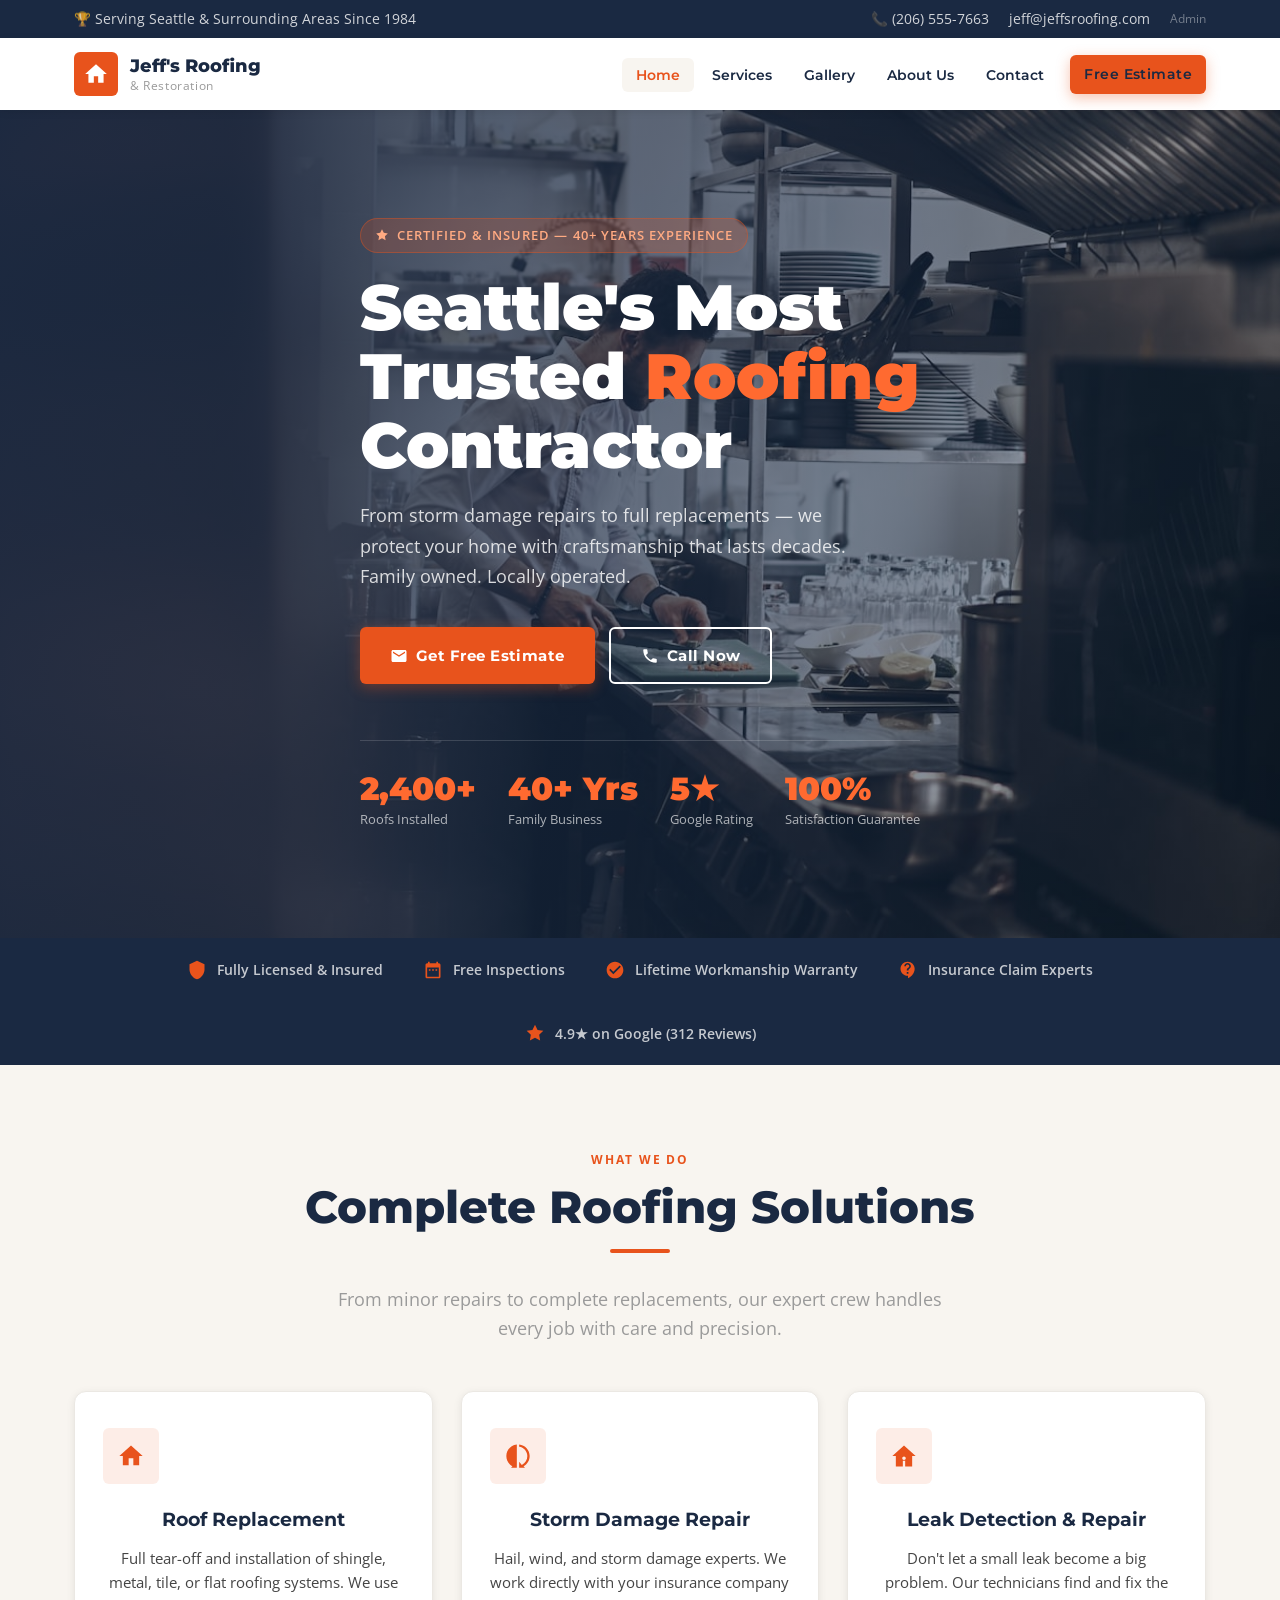
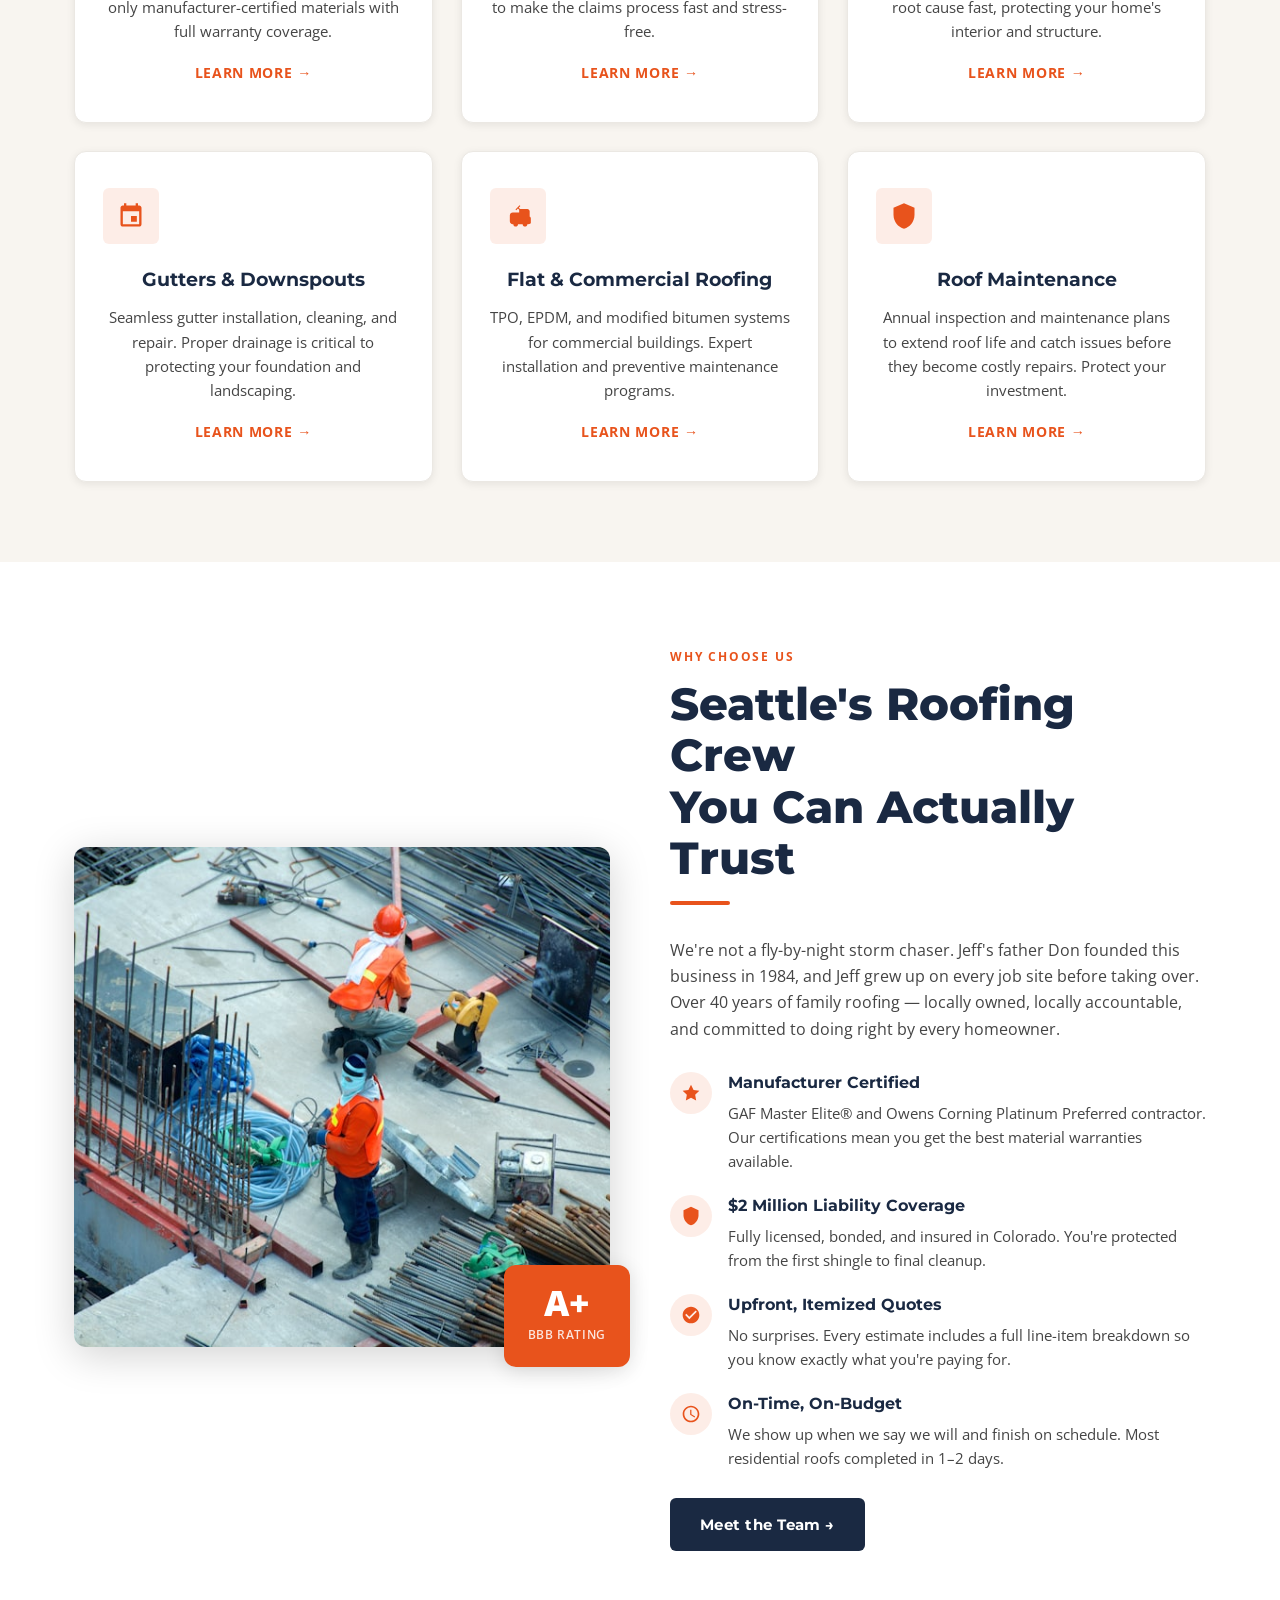
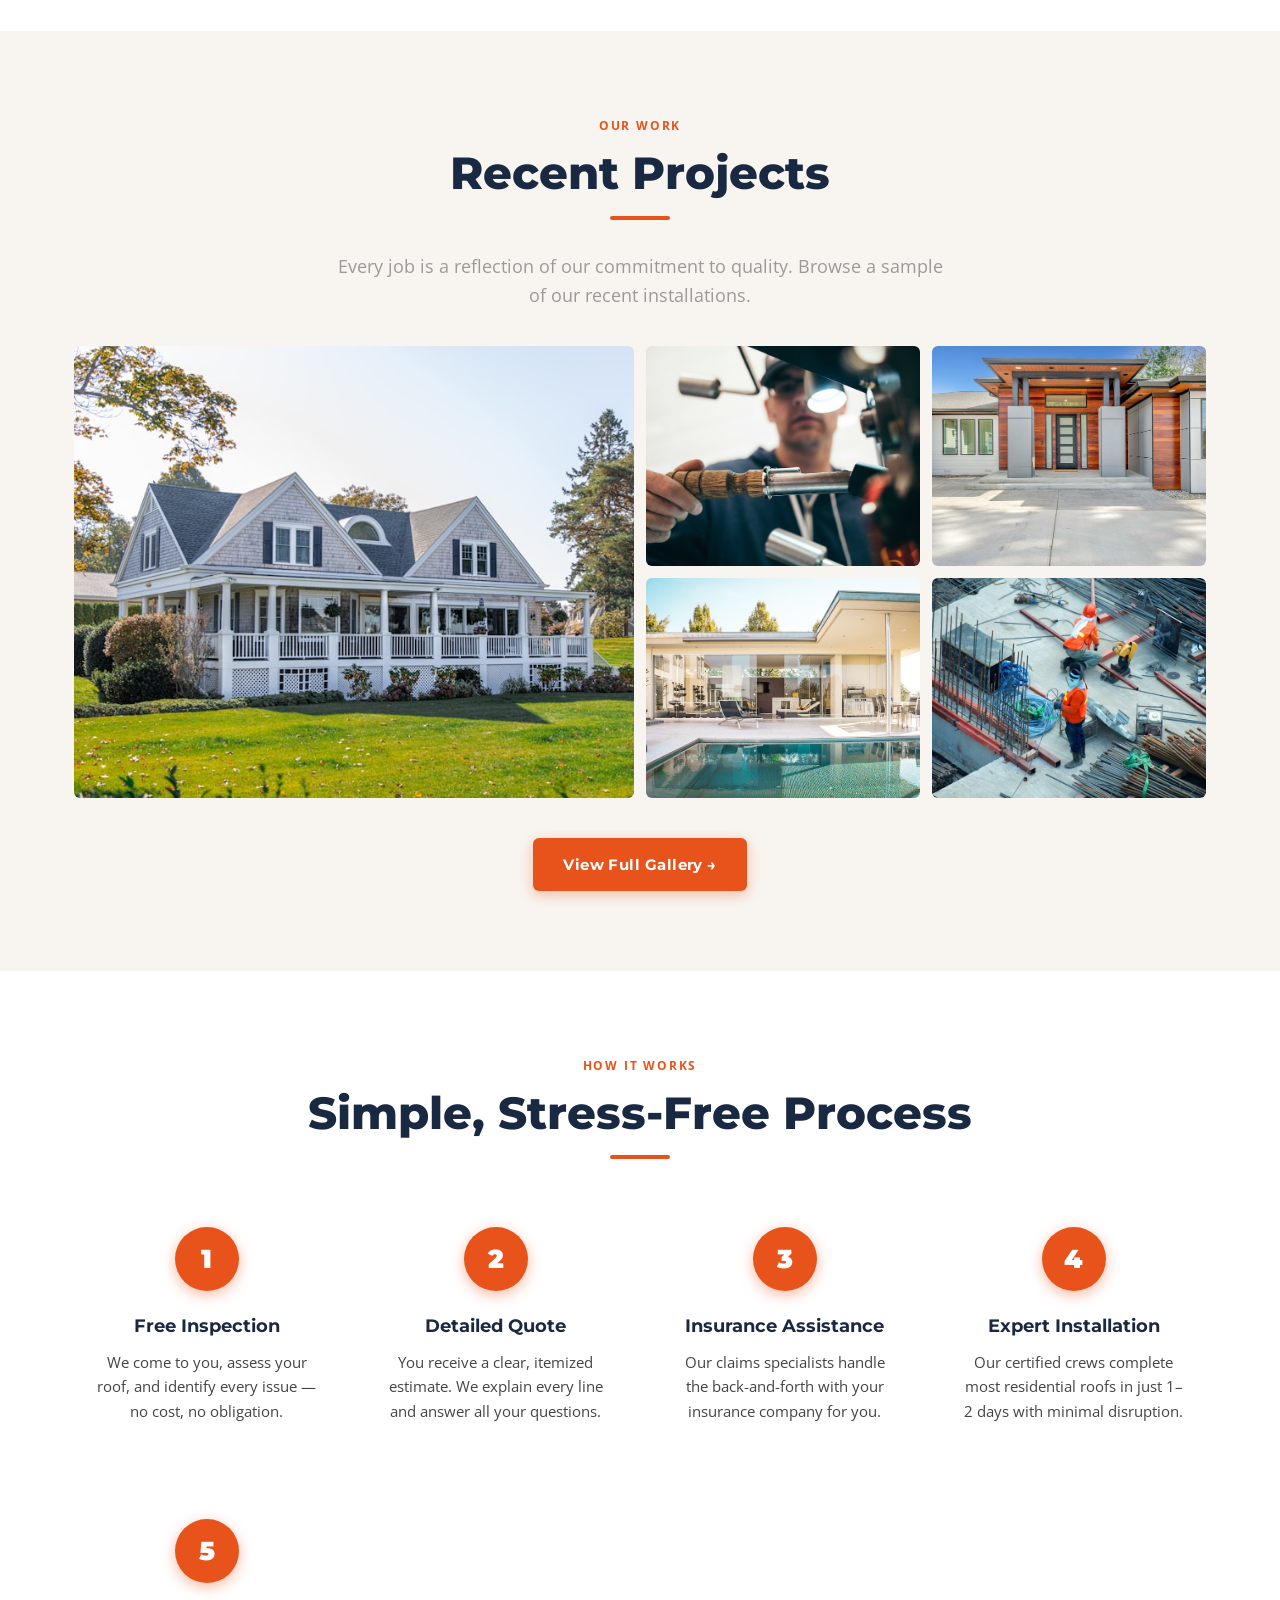
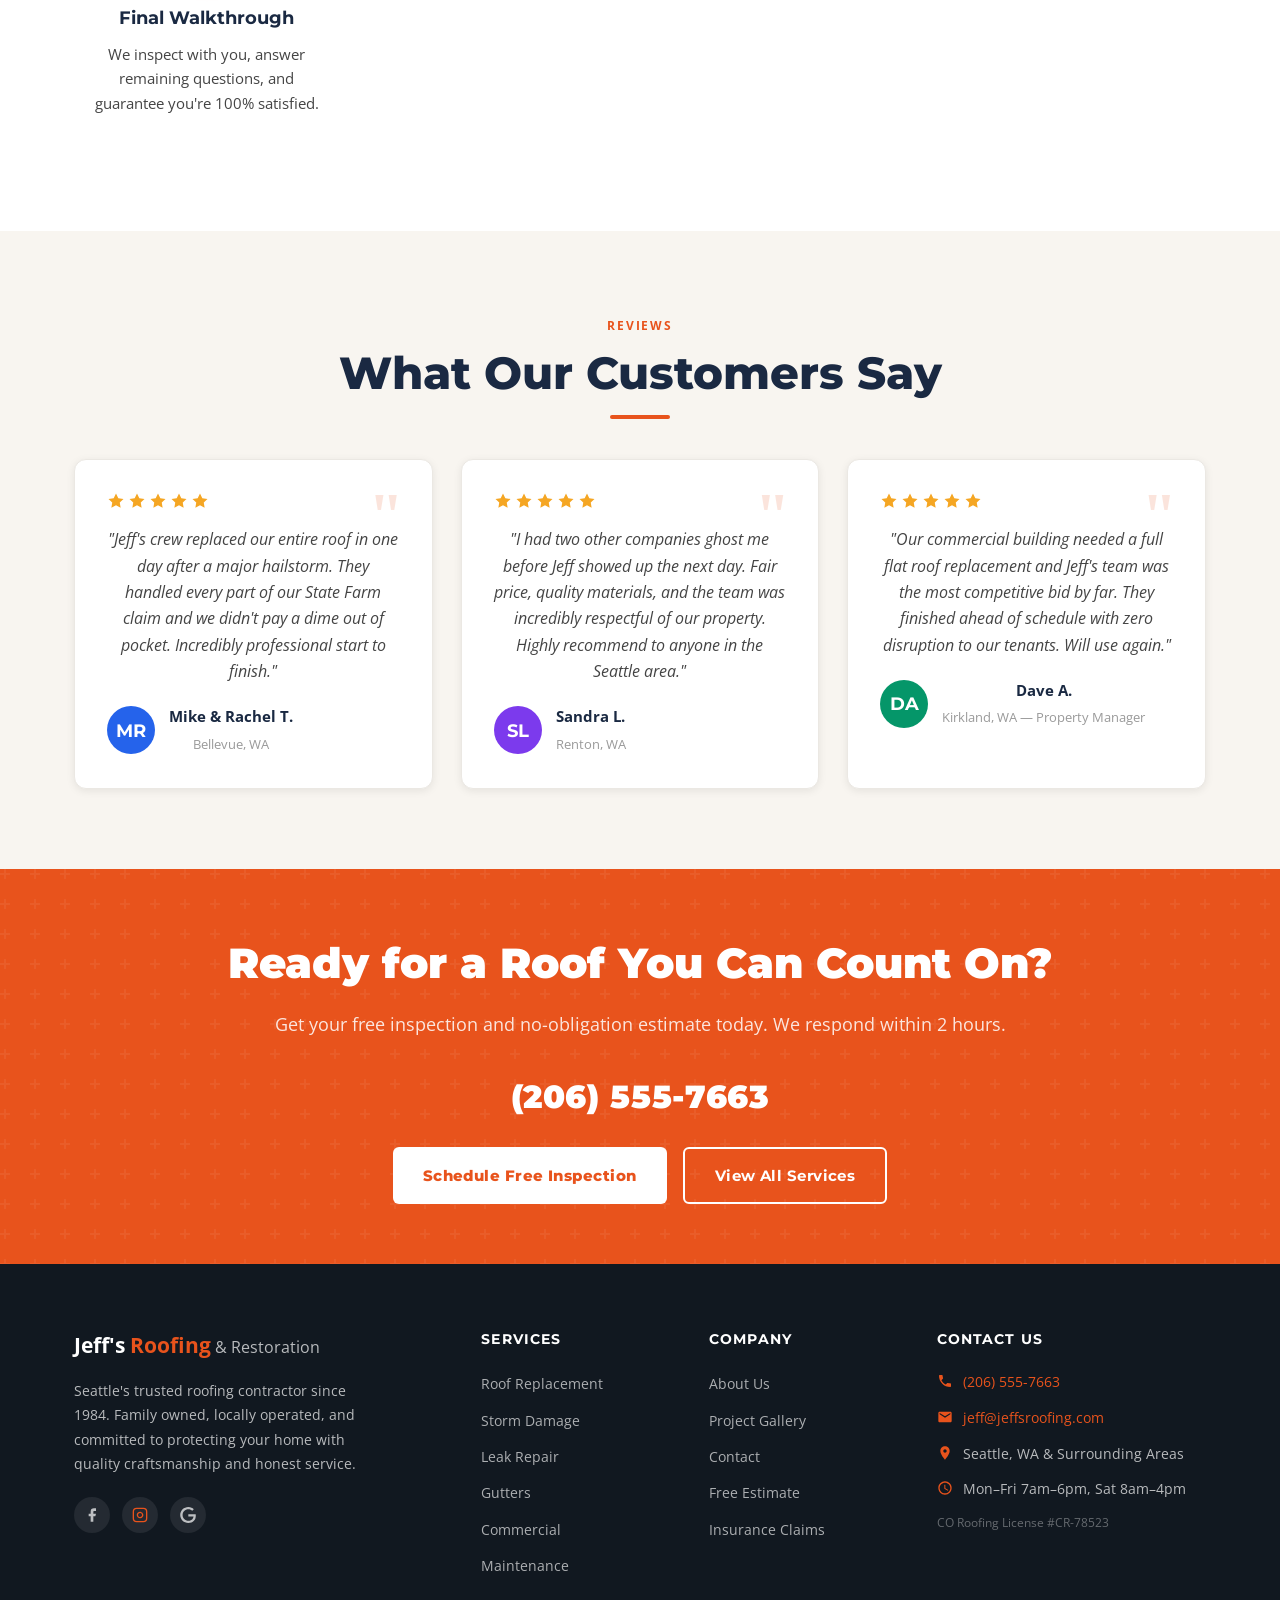
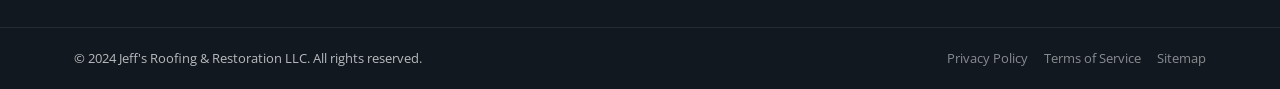
==== commit eb24d666: "Update to Seattle, Jeff Marcyes, 40-year family business - Location: Denver/CO → Seattle/WA, King/Pi" ====
--- a/index.html
+++ b/index.html
@@ -3,8 +3,8 @@
 <head>
   <meta charset="UTF-8">
   <meta name="viewport" content="width=device-width, initial-scale=1.0">
-  <meta name="description" content="Jeff's Roofing & Restoration — Denver's trusted roofing contractor. Free estimates, quality workmanship, fully licensed & insured. Call (720) 555-7663.">
-  <title>Jeff's Roofing & Restoration | Denver, CO</title>
+  <meta name="description" content="Jeff's Roofing & Restoration — Seattle's trusted roofing contractor. Free estimates, quality workmanship, fully licensed & insured. Call (206) 555-7663.">
+  <title>Jeff's Roofing & Restoration | Seattle, WA</title>
   <link rel="preconnect" href="https://fonts.googleapis.com">
   <link href="https://fonts.googleapis.com/css2?family=Montserrat:wght@700;800;900&family=Open+Sans:wght@400;600&display=swap" rel="stylesheet">
   <link rel="stylesheet" href="css/style.css">
@@ -14,9 +14,9 @@
 <!-- TOP BAR -->
 <div class="top-bar">
   <div class="container">
-    <span>🏆 Serving Denver & Surrounding Areas Since 2004</span>
+    <span>🏆 Serving Seattle & Surrounding Areas Since 1984</span>
     <div class="top-bar-links">
-      <a href="tel:7205557663">📞 (720) 555-7663</a>
+      <a href="tel:2065557663">📞 (206) 555-7663</a>
       <a href="mailto:jeff@jeffsroofing.com">jeff@jeffsroofing.com</a>
       <a href="crm/index.html" style="color:rgba(255,255,255,0.4);font-size:0.75rem">Admin</a>
     </div>
@@ -57,16 +57,16 @@
     <div class="hero-content">
       <div class="hero-badge">
         <svg viewBox="0 0 24 24" width="14" height="14" fill="#ffaa82"><path d="M12 2l3.09 6.26L22 9.27l-5 4.87 1.18 6.88L12 17.77l-6.18 3.25L7 14.14 2 9.27l6.91-1.01L12 2z"/></svg>
-        Certified &amp; Insured — 20+ Years Experience
-      </div>
-      <h1>Denver's Most<br>Trusted <span>Roofing</span><br>Contractor</h1>
+        Certified &amp; Insured — 40+ Years Experience
+      </div>
+      <h1>Seattle's Most<br>Trusted <span>Roofing</span><br>Contractor</h1>
       <p class="hero-sub">From storm damage repairs to full replacements — we protect your home with craftsmanship that lasts decades. Family owned. Locally operated.</p>
       <div class="hero-btns">
         <a href="contact.html" class="btn btn-primary">
           <svg viewBox="0 0 24 24" width="18" height="18" fill="currentColor"><path d="M20 4H4c-1.1 0-2 .9-2 2v12c0 1.1.9 2 2 2h16c1.1 0 2-.9 2-2V6c0-1.1-.9-2-2-2zm0 4l-8 5-8-5V6l8 5 8-5v2z"/></svg>
           Get Free Estimate
         </a>
-        <a href="tel:7205557663" class="btn btn-outline">
+        <a href="tel:2065557663" class="btn btn-outline">
           <svg viewBox="0 0 24 24" width="18" height="18" fill="currentColor"><path d="M6.62 10.79c1.44 2.83 3.76 5.14 6.59 6.59l2.2-2.2c.27-.27.67-.36 1.02-.24 1.12.37 2.33.57 3.57.57.55 0 1 .45 1 1V20c0 .55-.45 1-1 1-9.39 0-17-7.61-17-17 0-.55.45-1 1-1h3.5c.55 0 1 .45 1 1 0 1.25.2 2.45.57 3.57.11.35.03.74-.25 1.02l-2.2 2.2z"/></svg>
           Call Now
         </a>
@@ -77,8 +77,8 @@
           <span>Roofs Installed</span>
         </div>
         <div class="hero-stat">
-          <strong data-count="20" data-suffix="+ Yrs">20+ Yrs</strong>
-          <span>In Business</span>
+          <strong data-count="40" data-suffix="+ Yrs">40+ Yrs</strong>
+          <span>Family Business</span>
         </div>
         <div class="hero-stat">
           <strong data-count="5" data-suffix="★">5★</strong>
@@ -192,9 +192,9 @@
       </div>
       <div class="why-content">
         <div class="section-label">Why Choose Us</div>
-        <h2 class="section-title">Denver's Roofing Crew<br>You Can Actually Trust</h2>
+        <h2 class="section-title">Seattle's Roofing Crew<br>You Can Actually Trust</h2>
         <div class="divider left"></div>
-        <p style="color:var(--dark-gray);margin-bottom:8px;">We're not a fly-by-night storm chaser. Jeff's Roofing has been a Denver institution since 2004 — locally owned, locally accountable, and committed to doing right by every homeowner.</p>
+        <p style="color:var(--dark-gray);margin-bottom:8px;">We're not a fly-by-night storm chaser. Jeff's father Don founded this business in 1984, and Jeff grew up on every job site before taking over. Over 40 years of family roofing — locally owned, locally accountable, and committed to doing right by every homeowner.</p>
         <div class="why-points">
           <div class="why-point">
             <div class="why-point-icon">
@@ -329,7 +329,7 @@
           <div class="author-avatar" style="background:#2563eb">MR</div>
           <div class="author-info">
             <strong>Mike &amp; Rachel T.</strong>
-            <span>Highlands Ranch, CO</span>
+            <span>Bellevue, WA</span>
           </div>
         </div>
       </div>
@@ -342,12 +342,12 @@
           <svg viewBox="0 0 24 24"><path d="M12 2l3.09 6.26L22 9.27l-5 4.87 1.18 6.88L12 17.77l-6.18 3.25L7 14.14 2 9.27l6.91-1.01L12 2z"/></svg>
         </div>
         <div class="quote-mark">"</div>
-        <blockquote>"I had two other companies ghost me before Jeff showed up the next day. Fair price, quality materials, and the team was incredibly respectful of our property. Highly recommend to anyone in the Denver area."</blockquote>
+        <blockquote>"I had two other companies ghost me before Jeff showed up the next day. Fair price, quality materials, and the team was incredibly respectful of our property. Highly recommend to anyone in the Seattle area."</blockquote>
         <div class="testimonial-author">
           <div class="author-avatar" style="background:#7c3aed">SL</div>
           <div class="author-info">
             <strong>Sandra L.</strong>
-            <span>Lakewood, CO</span>
+            <span>Renton, WA</span>
           </div>
         </div>
       </div>
@@ -365,7 +365,7 @@
           <div class="author-avatar" style="background:#059669">DA</div>
           <div class="author-info">
             <strong>Dave A.</strong>
-            <span>Aurora, CO — Property Manager</span>
+            <span>Kirkland, WA — Property Manager</span>
           </div>
         </div>
       </div>
@@ -378,7 +378,7 @@
   <div class="container">
     <h2>Ready for a Roof You Can Count On?</h2>
     <p>Get your free inspection and no-obligation estimate today. We respond within 2 hours.</p>
-    <a class="phone-big" href="tel:7205557663">(720) 555-7663</a>
+    <a class="phone-big" href="tel:2065557663">(206) 555-7663</a>
     <div style="display:flex;gap:16px;justify-content:center;flex-wrap:wrap">
       <a href="contact.html" class="btn" style="background:var(--white);color:var(--orange);font-weight:800">Schedule Free Inspection</a>
       <a href="services.html" class="btn btn-outline">View All Services</a>
@@ -394,7 +394,7 @@
         <div class="footer-logo">
           <strong>Jeff's <span>Roofing</span></strong> &amp; Restoration
         </div>
-        <p>Denver's trusted roofing contractor since 2004. Family owned, locally operated, and committed to protecting your home with quality craftsmanship and honest service.</p>
+        <p>Seattle's trusted roofing contractor since 1984. Family owned, locally operated, and committed to protecting your home with quality craftsmanship and honest service.</p>
         <div class="social-links" style="margin-top:20px">
           <a href="#" class="social-link" aria-label="Facebook">
             <svg viewBox="0 0 24 24"><path d="M18 2h-3a5 5 0 0 0-5 5v3H7v4h3v8h4v-8h3l1-4h-4V7a1 1 0 0 1 1-1h3z"/></svg>
@@ -432,7 +432,7 @@
         <h4>Contact Us</h4>
         <div class="footer-contact-item">
           <svg viewBox="0 0 24 24"><path d="M6.62 10.79c1.44 2.83 3.76 5.14 6.59 6.59l2.2-2.2c.27-.27.67-.36 1.02-.24 1.12.37 2.33.57 3.57.57.55 0 1 .45 1 1V20c0 .55-.45 1-1 1-9.39 0-17-7.61-17-17 0-.55.45-1 1-1h3.5c.55 0 1 .45 1 1 0 1.25.2 2.45.57 3.57.11.35.03.74-.25 1.02l-2.2 2.2z"/></svg>
-          <a href="tel:7205557663">(720) 555-7663</a>
+          <a href="tel:2065557663">(206) 555-7663</a>
         </div>
         <div class="footer-contact-item">
           <svg viewBox="0 0 24 24"><path d="M20 4H4c-1.1 0-2 .9-2 2v12c0 1.1.9 2 2 2h16c1.1 0 2-.9 2-2V6c0-1.1-.9-2-2-2zm0 4l-8 5-8-5V6l8 5 8-5v2z"/></svg>
@@ -440,7 +440,7 @@
         </div>
         <div class="footer-contact-item">
           <svg viewBox="0 0 24 24"><path d="M12 2C8.13 2 5 5.13 5 9c0 5.25 7 13 7 13s7-7.75 7-13c0-3.87-3.13-7-7-7zm0 9.5c-1.38 0-2.5-1.12-2.5-2.5s1.12-2.5 2.5-2.5 2.5 1.12 2.5 2.5-1.12 2.5-2.5 2.5z"/></svg>
-          <span>Denver, CO &amp; Surrounding Areas</span>
+          <span>Seattle, WA &amp; Surrounding Areas</span>
         </div>
         <div class="footer-contact-item">
           <svg viewBox="0 0 24 24"><path d="M11.99 2C6.47 2 2 6.48 2 12s4.47 10 9.99 10C17.52 22 22 17.52 22 12S17.52 2 11.99 2zM12 20c-4.42 0-8-3.58-8-8s3.58-8 8-8 8 3.58 8 8-3.58 8-8 8zm.5-13H11v6l5.25 3.15.75-1.23-4.5-2.67V7z"/></svg>
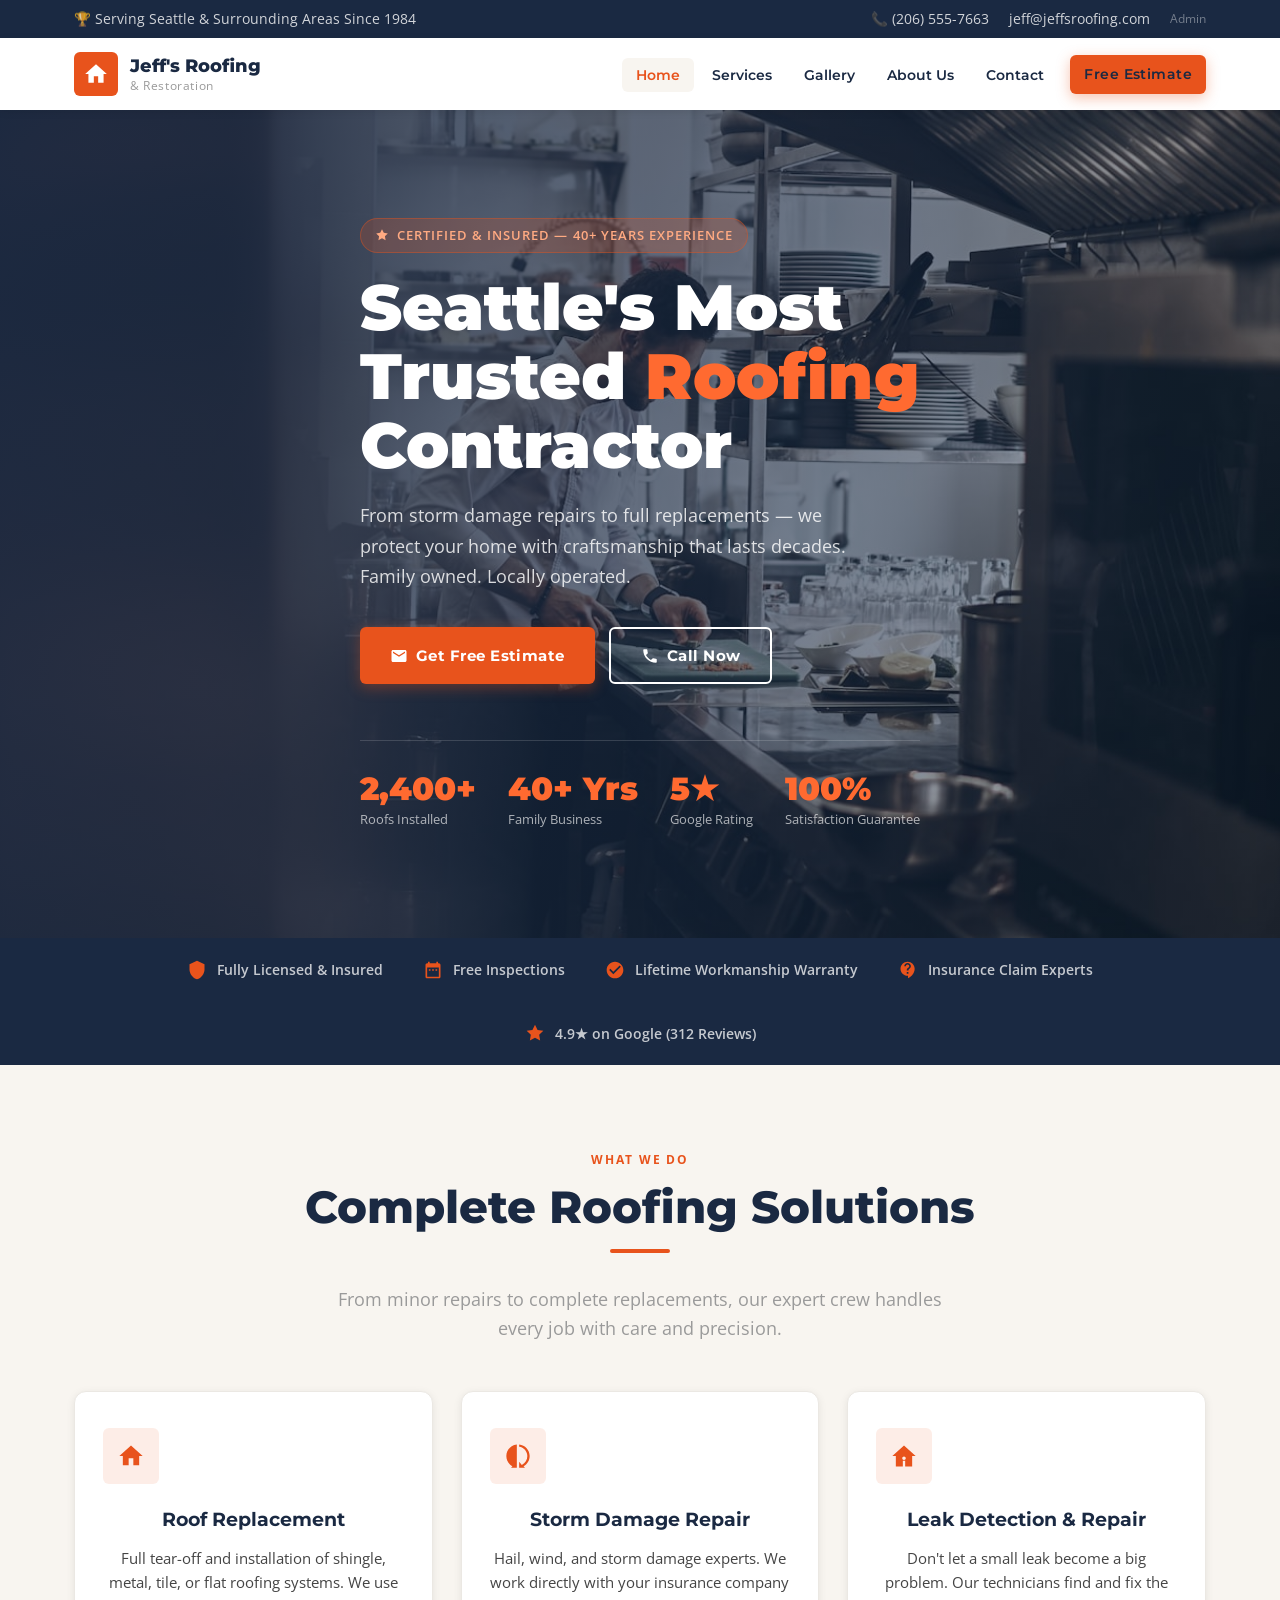
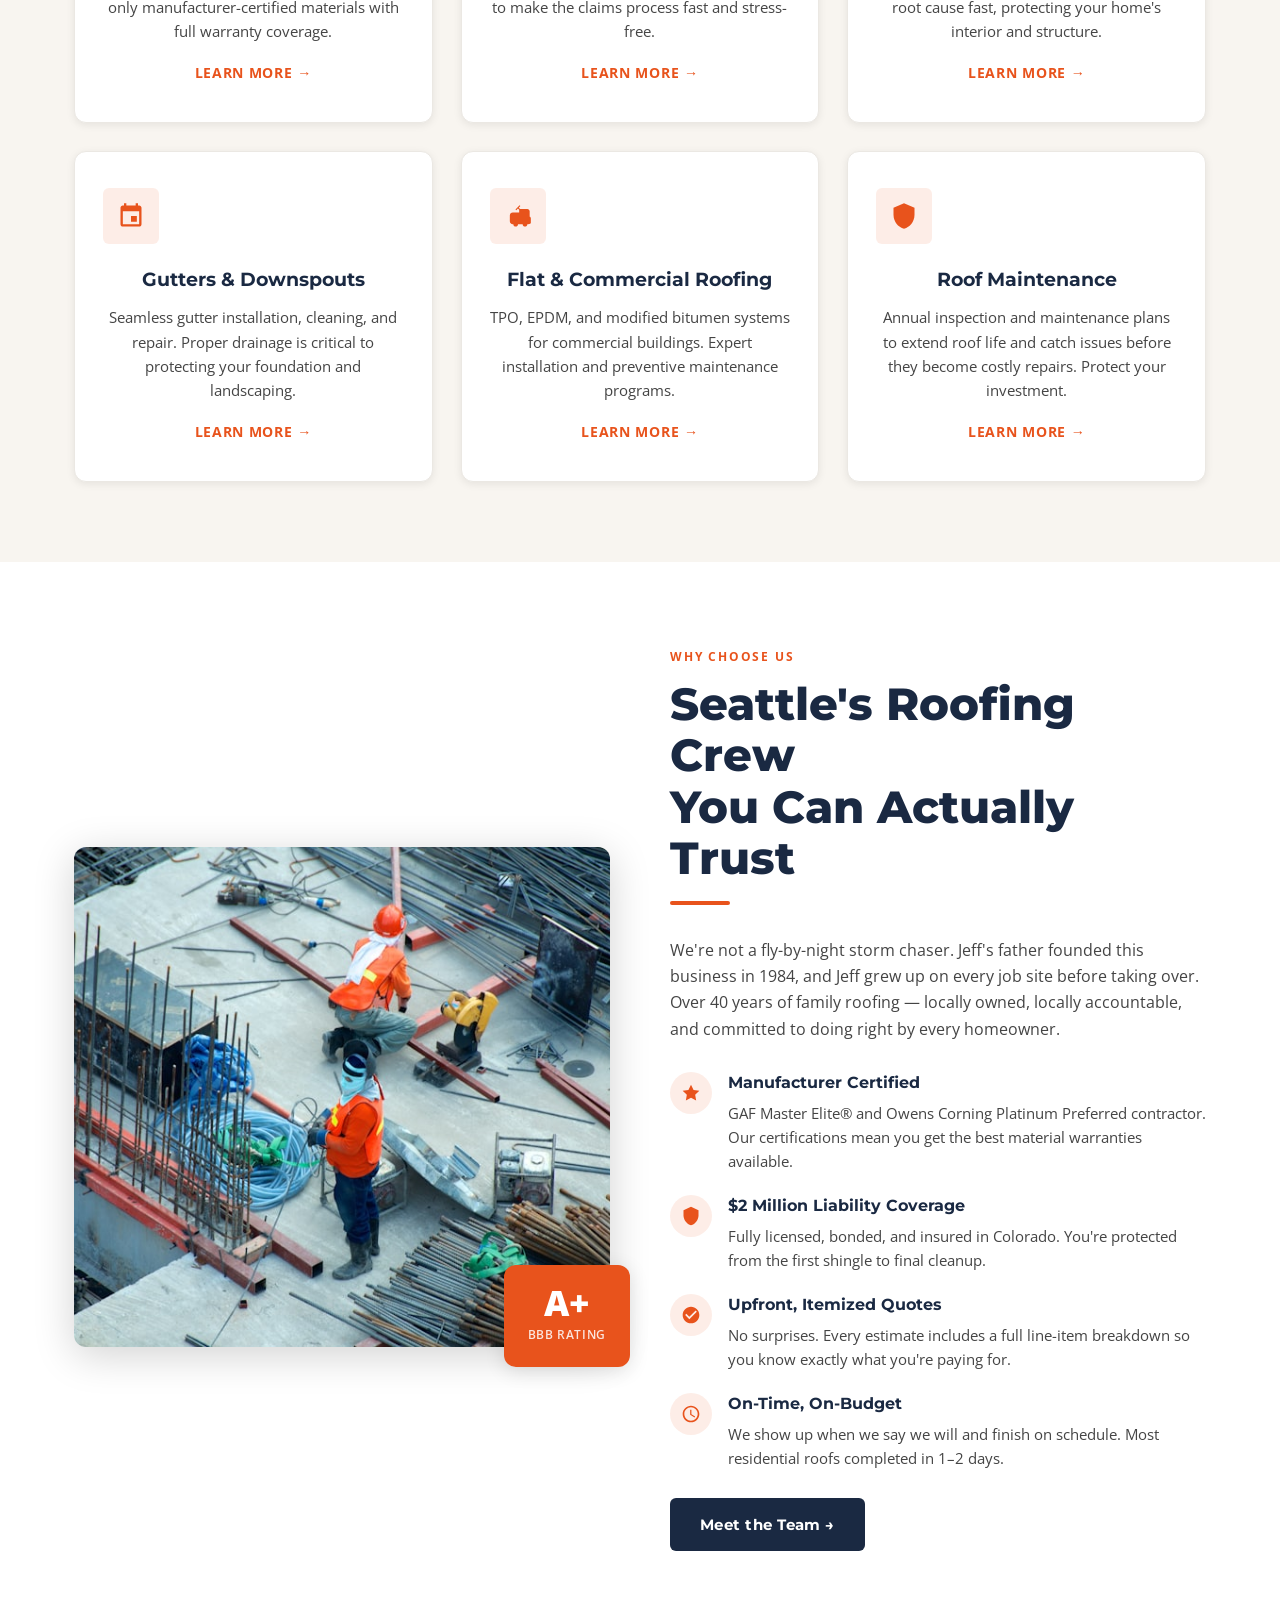
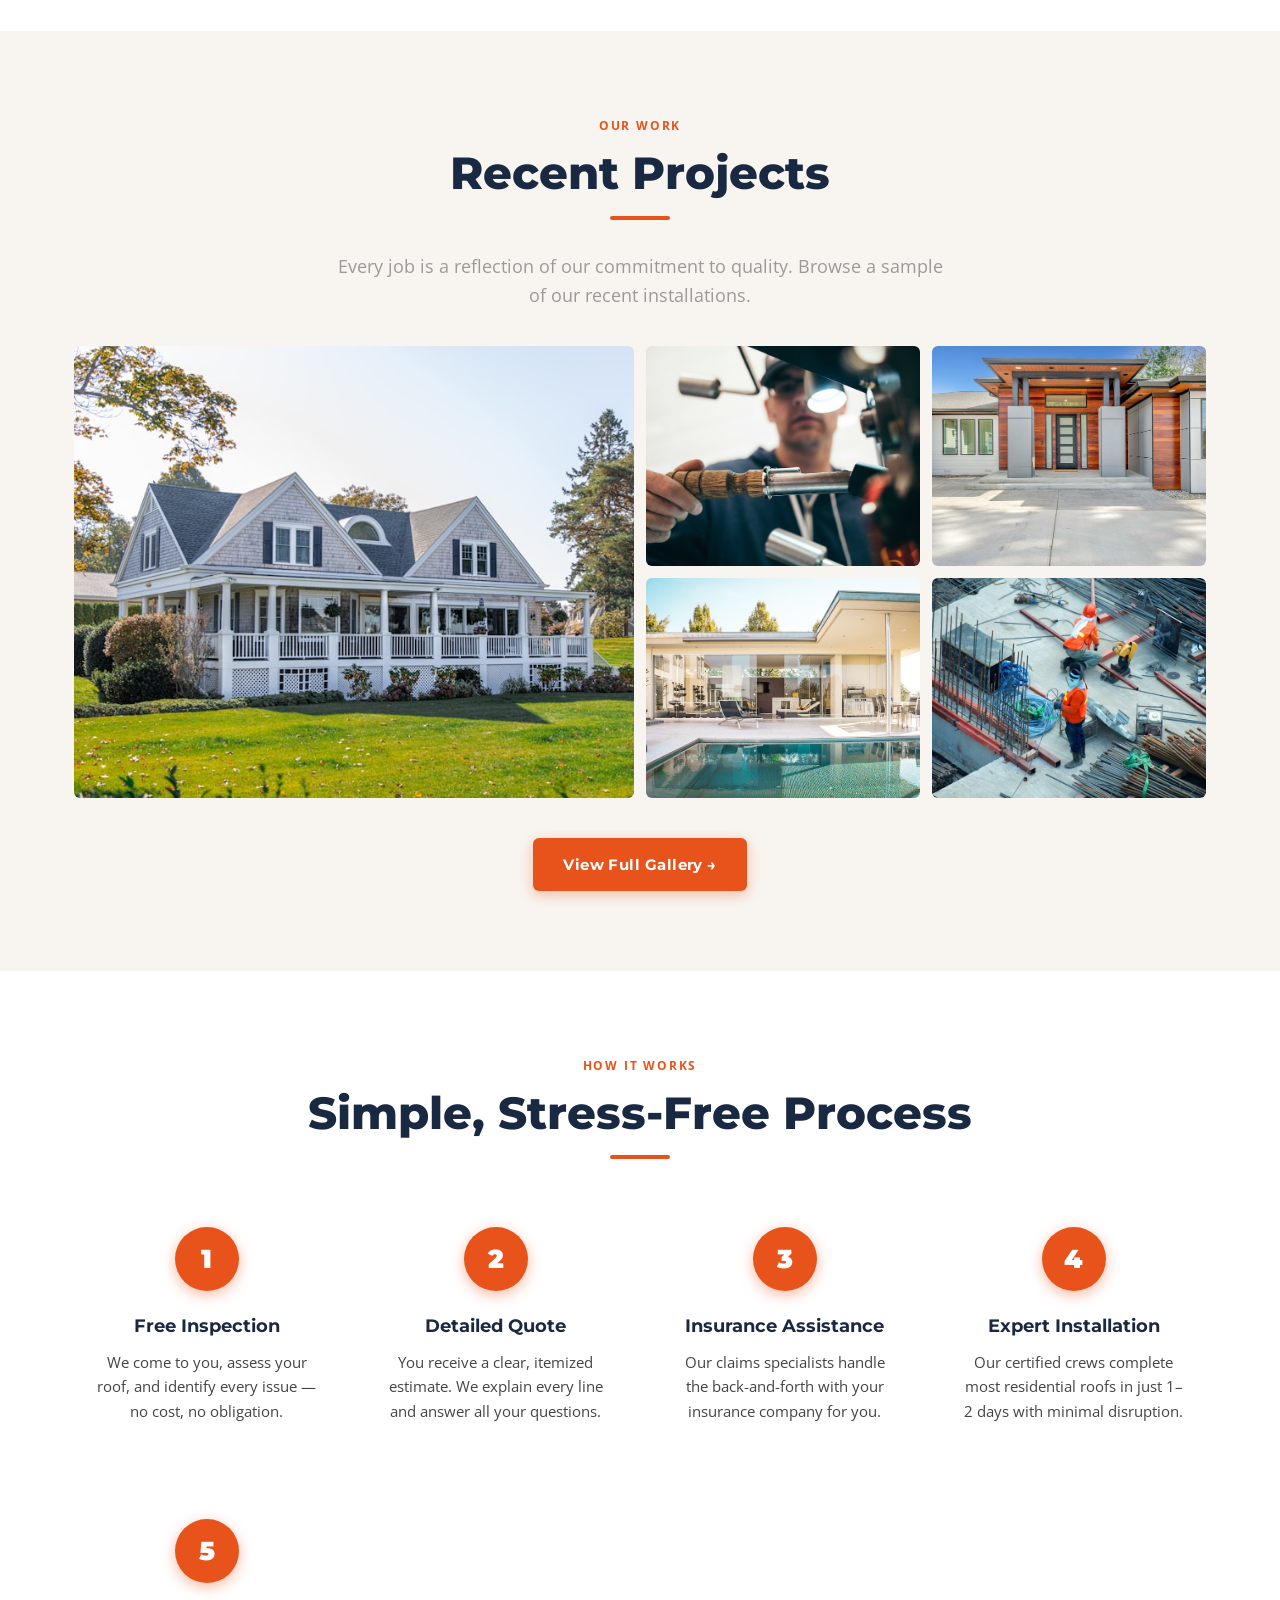
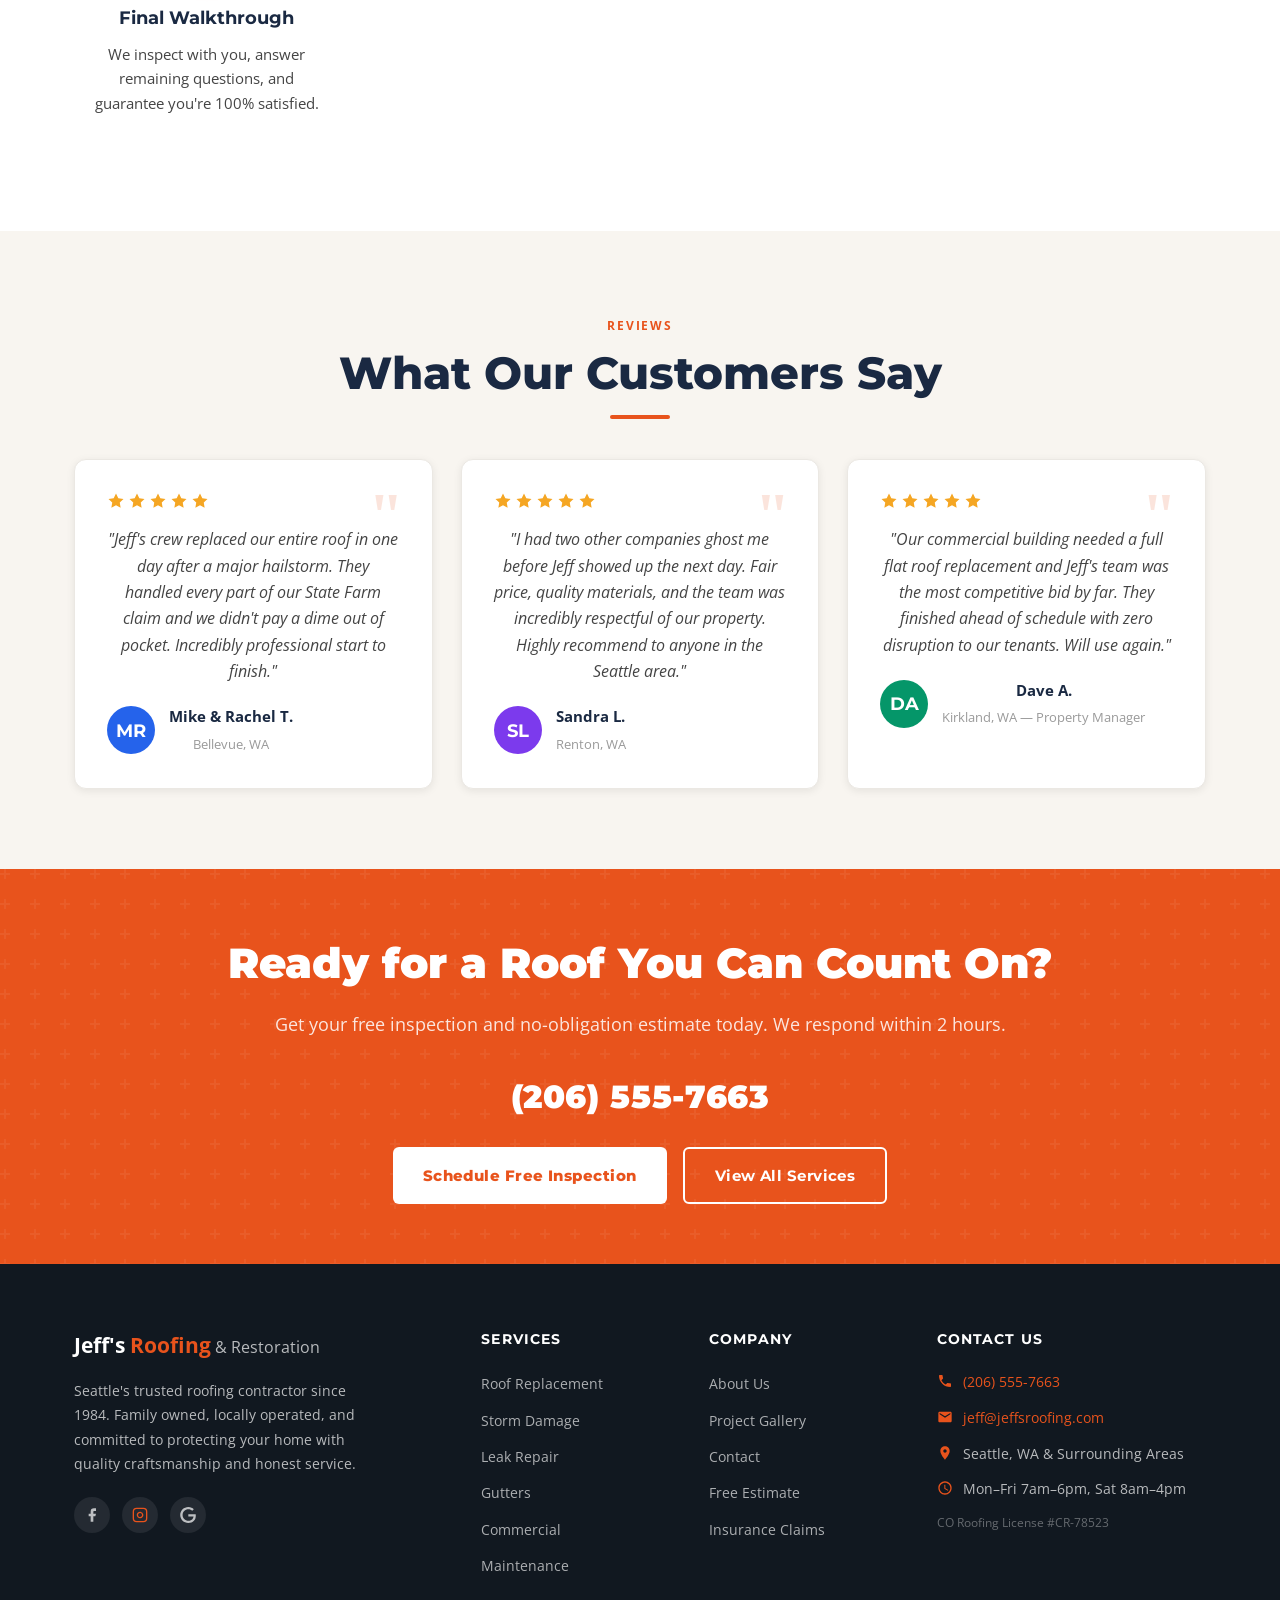
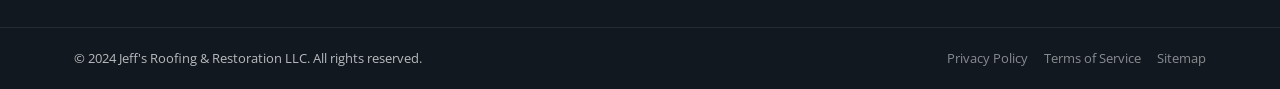
==== commit 8db5bbd4: "Remove dad's name — refer to him as 'his father' throughout" ====
--- a/index.html
+++ b/index.html
@@ -194,7 +194,7 @@
         <div class="section-label">Why Choose Us</div>
         <h2 class="section-title">Seattle's Roofing Crew<br>You Can Actually Trust</h2>
         <div class="divider left"></div>
-        <p style="color:var(--dark-gray);margin-bottom:8px;">We're not a fly-by-night storm chaser. Jeff's father Don founded this business in 1984, and Jeff grew up on every job site before taking over. Over 40 years of family roofing — locally owned, locally accountable, and committed to doing right by every homeowner.</p>
+        <p style="color:var(--dark-gray);margin-bottom:8px;">We're not a fly-by-night storm chaser. Jeff's father founded this business in 1984, and Jeff grew up on every job site before taking over. Over 40 years of family roofing — locally owned, locally accountable, and committed to doing right by every homeowner.</p>
         <div class="why-points">
           <div class="why-point">
             <div class="why-point-icon">
